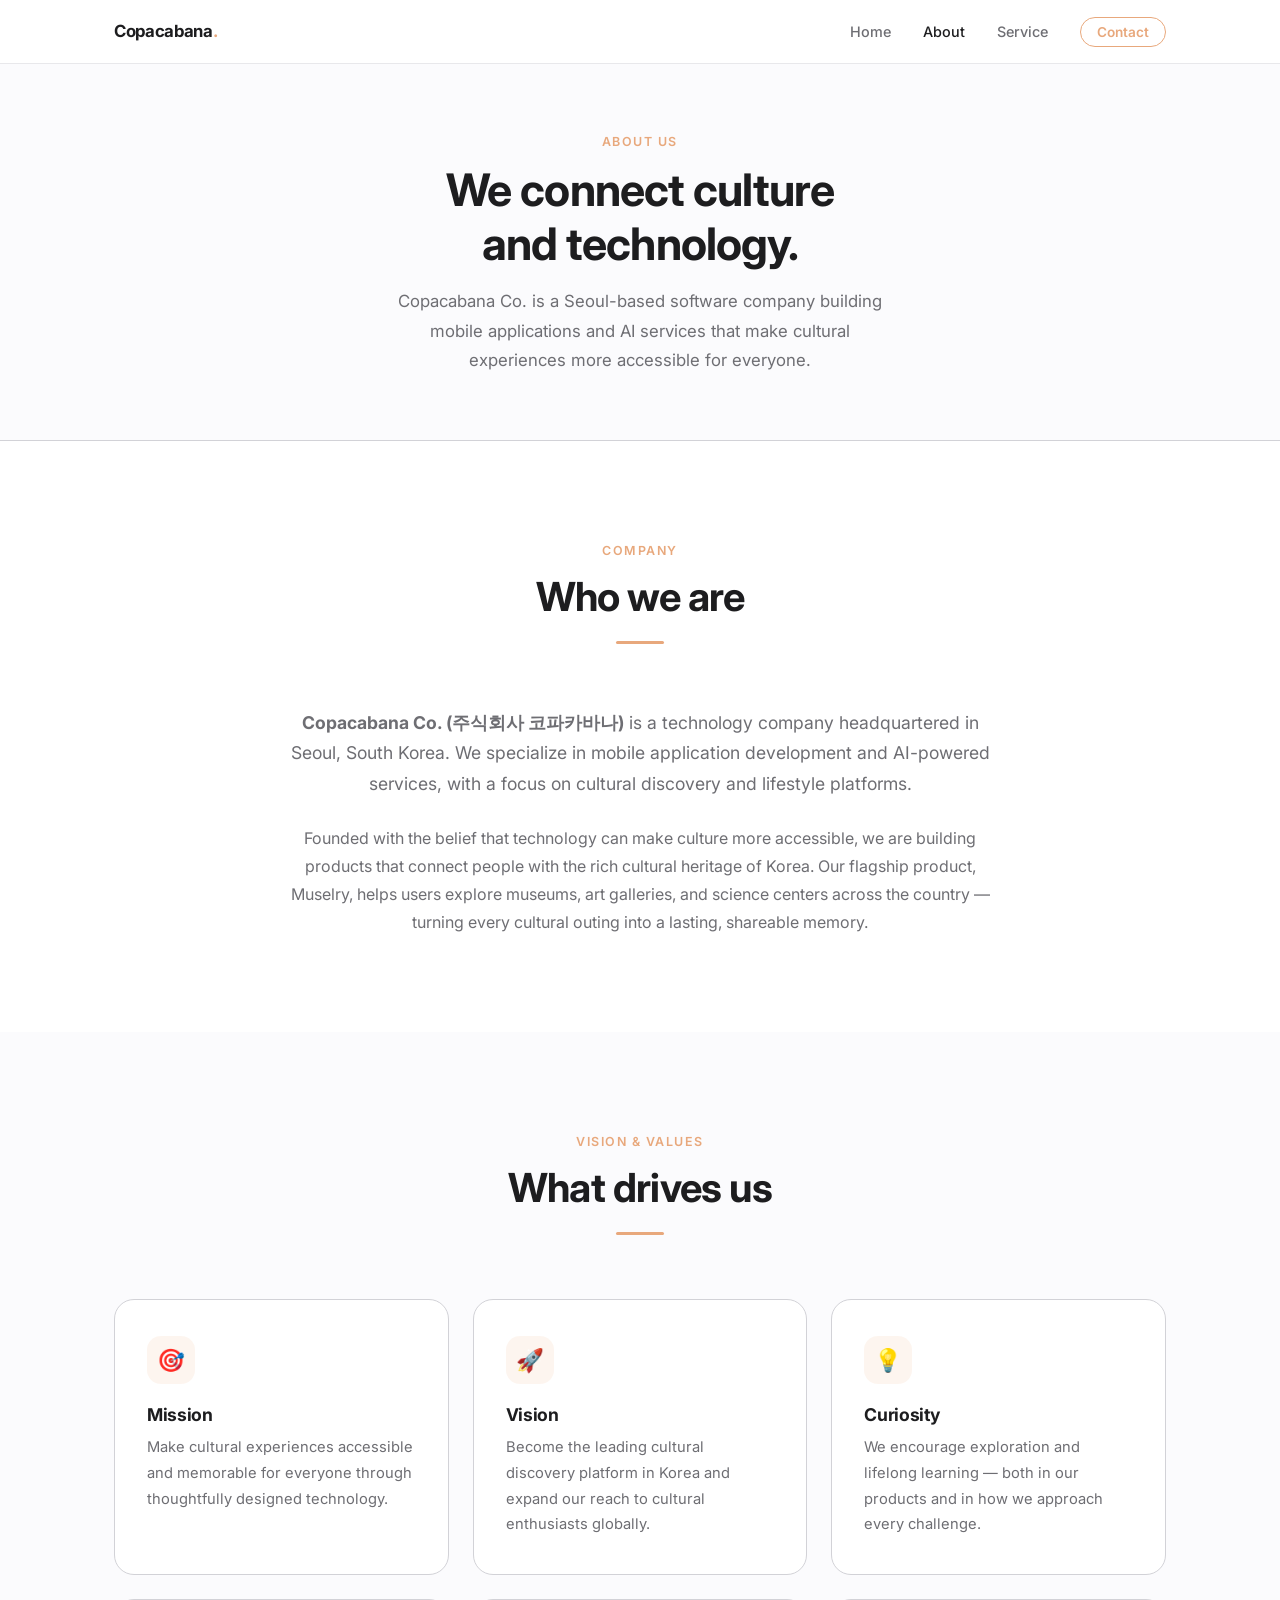
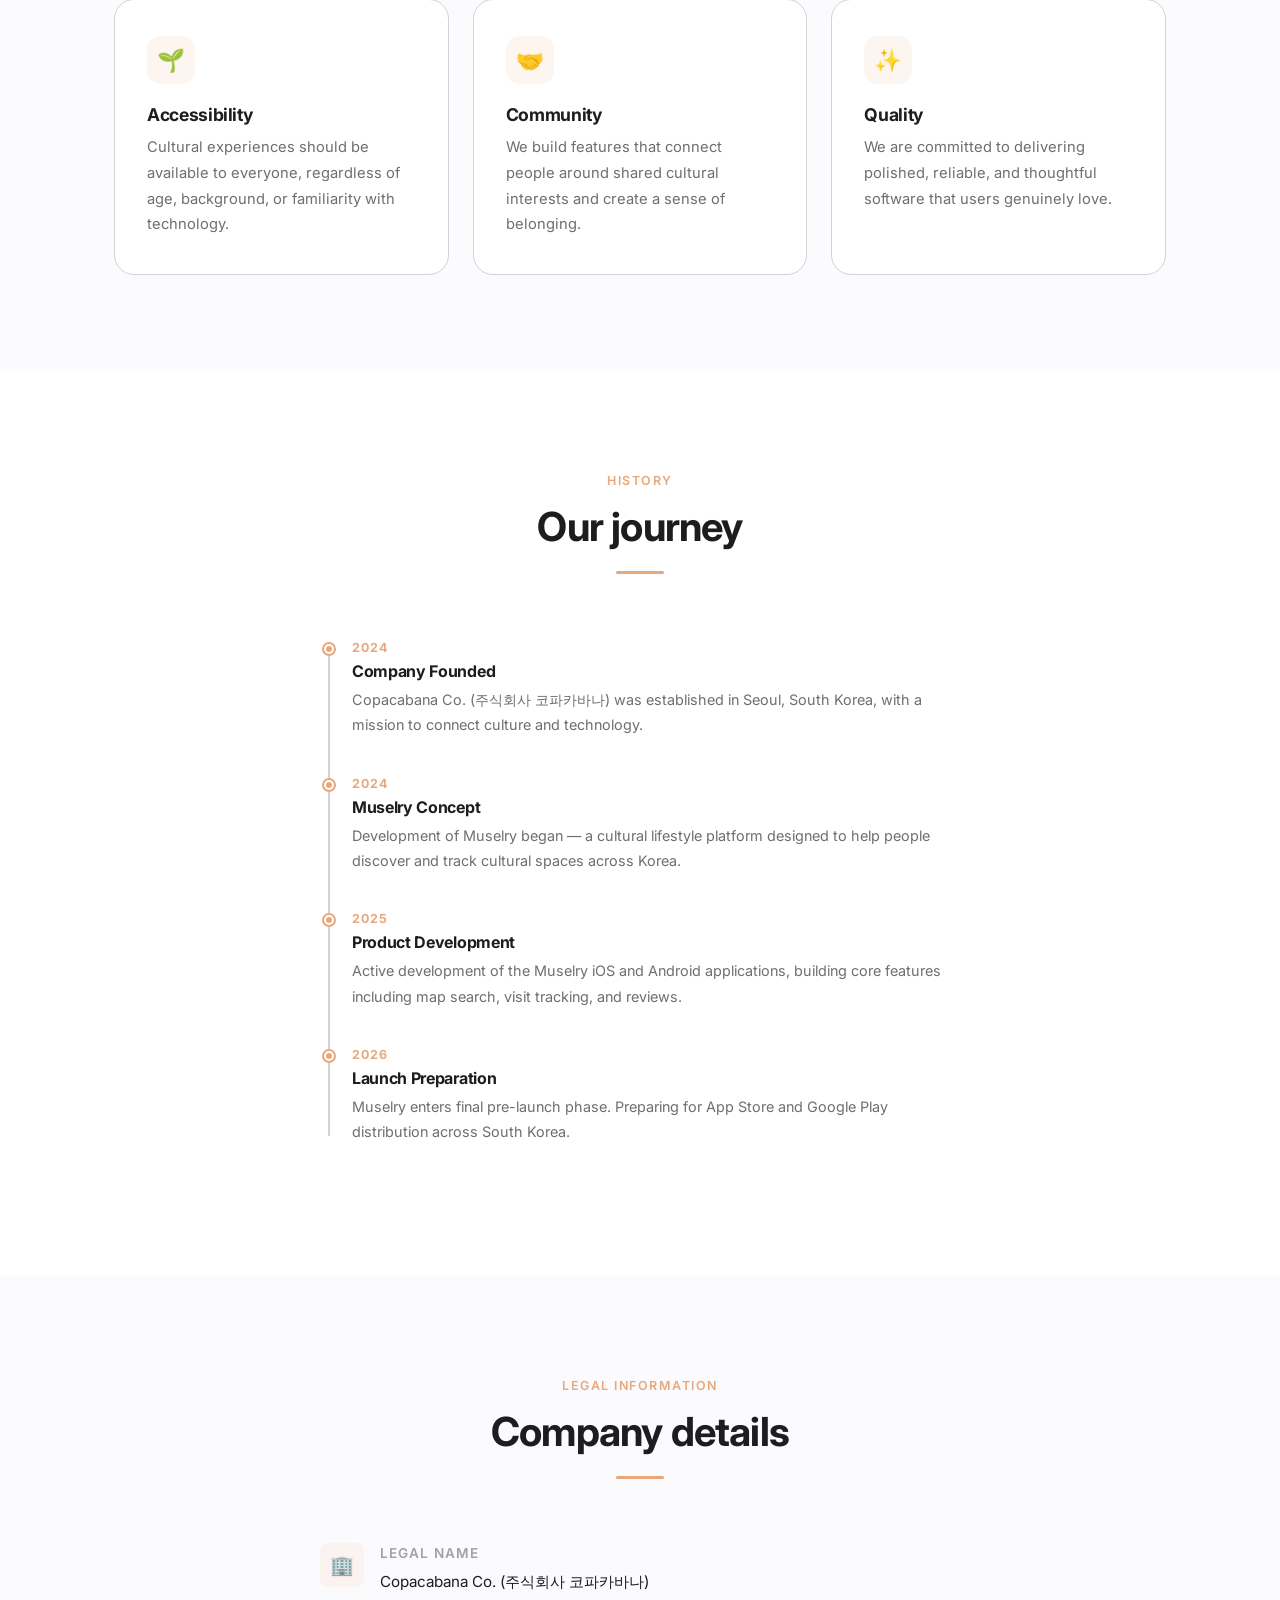
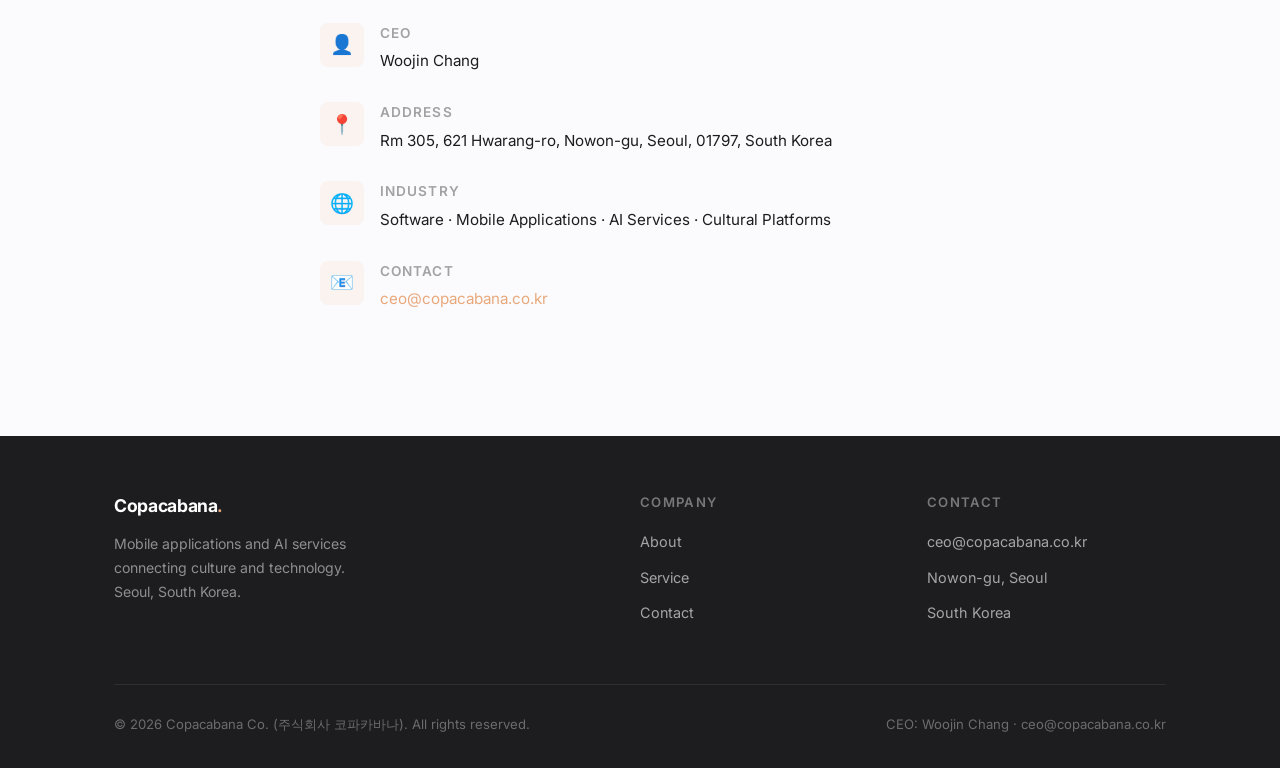
==== about.html @ 8cc41af8 "feat: initial commit — Copacabana Co. official website - index.html: Home page with hero, services, " ====
<!DOCTYPE html>
<html lang="en">
<head>
  <meta charset="UTF-8" />
  <meta name="viewport" content="width=device-width, initial-scale=1.0" />
  <title>About — Copacabana Co.</title>
  <meta name="description" content="Learn about Copacabana Co., a Seoul-based mobile app and AI services company building cultural technology platforms." />

  <!-- Open Graph -->
  <meta property="og:type"        content="website" />
  <meta property="og:url"         content="https://copacabana.co.kr/about.html" />
  <meta property="og:title"       content="About — Copacabana Co." />
  <meta property="og:description" content="Learn about Copacabana Co., a Seoul-based mobile app and AI services company." />
  <meta property="og:image"       content="https://copacabana.co.kr/assets/images/og-image.png" />

  <!-- Favicon -->
  <link rel="icon" type="image/svg+xml" href="assets/images/favicon.svg" />

  <!-- Fonts -->
  <link rel="preconnect" href="https://fonts.googleapis.com" />
  <link rel="preconnect" href="https://fonts.gstatic.com" crossorigin />
  <link href="https://fonts.googleapis.com/css2?family=Inter:wght@400;500;600;700&display=swap" rel="stylesheet" />

  <!-- Stylesheet -->
  <link rel="stylesheet" href="assets/css/style.css" />
</head>
<body>

  <!-- ===== Navigation ===== -->
  <nav class="nav" role="navigation" aria-label="Main navigation">
    <div class="nav-inner">
      <a href="index.html" class="nav-logo">Copacabana<span>.</span></a>
      <ul class="nav-links" role="list">
        <li><a href="index.html">Home</a></li>
        <li><a href="about.html" class="active">About</a></li>
        <li><a href="service.html">Service</a></li>
        <li><a href="contact.html" class="nav-cta">Contact</a></li>
      </ul>
      <button class="nav-toggle" aria-label="Toggle menu" aria-expanded="false">
        <span></span><span></span><span></span>
      </button>
    </div>
  </nav>

  <!-- ===== Page Hero ===== -->
  <div class="page-hero">
    <div class="container">
      <span class="section-eyebrow">About Us</span>
      <h1>We connect culture<br>and technology.</h1>
      <p>Copacabana Co. is a Seoul-based software company building mobile applications and AI services that make cultural experiences more accessible for everyone.</p>
    </div>
  </div>

  <!-- ===== Company Overview ===== -->
  <section>
    <div class="container">
      <div class="section-header">
        <span class="section-eyebrow">Company</span>
        <h2>Who we are</h2>
        <div class="divider"></div>
      </div>
      <div style="max-width: 720px; margin: 0 auto; text-align: center;">
        <p style="font-size: 1.1rem; margin-bottom: 24px;">
          <strong>Copacabana Co. (주식회사 코파카바나)</strong> is a technology company headquartered in Seoul, South Korea. We specialize in mobile application development and AI-powered services, with a focus on cultural discovery and lifestyle platforms.
        </p>
        <p>
          Founded with the belief that technology can make culture more accessible, we are building products that connect people with the rich cultural heritage of Korea. Our flagship product, Muselry, helps users explore museums, art galleries, and science centers across the country — turning every cultural outing into a lasting, shareable memory.
        </p>
      </div>
    </div>
  </section>

  <!-- ===== Vision & Values ===== -->
  <section class="alt-bg">
    <div class="container">
      <div class="section-header">
        <span class="section-eyebrow">Vision &amp; Values</span>
        <h2>What drives us</h2>
        <div class="divider"></div>
      </div>
      <div class="card-grid">
        <div class="card">
          <div class="card-icon">🎯</div>
          <h3>Mission</h3>
          <p>Make cultural experiences accessible and memorable for everyone through thoughtfully designed technology.</p>
        </div>
        <div class="card">
          <div class="card-icon">🚀</div>
          <h3>Vision</h3>
          <p>Become the leading cultural discovery platform in Korea and expand our reach to cultural enthusiasts globally.</p>
        </div>
        <div class="card">
          <div class="card-icon">💡</div>
          <h3>Curiosity</h3>
          <p>We encourage exploration and lifelong learning — both in our products and in how we approach every challenge.</p>
        </div>
        <div class="card">
          <div class="card-icon">🌱</div>
          <h3>Accessibility</h3>
          <p>Cultural experiences should be available to everyone, regardless of age, background, or familiarity with technology.</p>
        </div>
        <div class="card">
          <div class="card-icon">🤝</div>
          <h3>Community</h3>
          <p>We build features that connect people around shared cultural interests and create a sense of belonging.</p>
        </div>
        <div class="card">
          <div class="card-icon">✨</div>
          <h3>Quality</h3>
          <p>We are committed to delivering polished, reliable, and thoughtful software that users genuinely love.</p>
        </div>
      </div>
    </div>
  </section>

  <!-- ===== History ===== -->
  <section>
    <div class="container">
      <div class="section-header">
        <span class="section-eyebrow">History</span>
        <h2>Our journey</h2>
        <div class="divider"></div>
      </div>
      <div class="timeline">
        <div class="timeline-item">
          <div class="timeline-year">2024</div>
          <h4>Company Founded</h4>
          <p>Copacabana Co. (주식회사 코파카바나) was established in Seoul, South Korea, with a mission to connect culture and technology.</p>
        </div>
        <div class="timeline-item">
          <div class="timeline-year">2024</div>
          <h4>Muselry Concept</h4>
          <p>Development of Muselry began — a cultural lifestyle platform designed to help people discover and track cultural spaces across Korea.</p>
        </div>
        <div class="timeline-item">
          <div class="timeline-year">2025</div>
          <h4>Product Development</h4>
          <p>Active development of the Muselry iOS and Android applications, building core features including map search, visit tracking, and reviews.</p>
        </div>
        <div class="timeline-item">
          <div class="timeline-year">2026</div>
          <h4>Launch Preparation</h4>
          <p>Muselry enters final pre-launch phase. Preparing for App Store and Google Play distribution across South Korea.</p>
        </div>
      </div>
    </div>
  </section>

  <!-- ===== Company Info ===== -->
  <section class="alt-bg">
    <div class="container">
      <div class="section-header">
        <span class="section-eyebrow">Legal Information</span>
        <h2>Company details</h2>
        <div class="divider"></div>
      </div>
      <div style="max-width: 640px; margin: 0 auto;">
        <div class="contact-info-item">
          <div class="contact-info-icon">🏢</div>
          <div class="contact-info-text">
            <strong>Legal Name</strong>
            <span>Copacabana Co. (주식회사 코파카바나)</span>
          </div>
        </div>
        <div class="contact-info-item">
          <div class="contact-info-icon">👤</div>
          <div class="contact-info-text">
            <strong>CEO</strong>
            <span>Woojin Chang</span>
          </div>
        </div>
        <div class="contact-info-item">
          <div class="contact-info-icon">📍</div>
          <div class="contact-info-text">
            <strong>Address</strong>
            <span>Rm 305, 621 Hwarang-ro, Nowon-gu, Seoul, 01797, South Korea</span>
          </div>
        </div>
        <div class="contact-info-item">
          <div class="contact-info-icon">🌐</div>
          <div class="contact-info-text">
            <strong>Industry</strong>
            <span>Software · Mobile Applications · AI Services · Cultural Platforms</span>
          </div>
        </div>
        <div class="contact-info-item">
          <div class="contact-info-icon">📧</div>
          <div class="contact-info-text">
            <strong>Contact</strong>
            <span><a href="mailto:ceo@copacabana.co.kr" style="color: var(--accent);">ceo@copacabana.co.kr</a></span>
          </div>
        </div>
      </div>
    </div>
  </section>

  <!-- ===== Footer ===== -->
  <footer class="footer">
    <div class="container">
      <div class="footer-inner">
        <div class="footer-brand">
          <a href="index.html" class="nav-logo">Copacabana<span style="color: var(--accent);">.</span></a>
          <p>Mobile applications and AI services<br>connecting culture and technology.<br>Seoul, South Korea.</p>
        </div>
        <div class="footer-col">
          <h5>Company</h5>
          <ul>
            <li><a href="about.html">About</a></li>
            <li><a href="service.html">Service</a></li>
            <li><a href="contact.html">Contact</a></li>
          </ul>
        </div>
        <div class="footer-col">
          <h5>Contact</h5>
          <ul>
            <li><a href="mailto:ceo@copacabana.co.kr">ceo@copacabana.co.kr</a></li>
            <li><span style="font-size:0.9rem;">Nowon-gu, Seoul</span></li>
            <li><span style="font-size:0.9rem;">South Korea</span></li>
          </ul>
        </div>
      </div>
      <div class="footer-bottom">
        <p>© 2026 Copacabana Co. (주식회사 코파카바나). All rights reserved.</p>
        <p>CEO: Woojin Chang · <a href="mailto:ceo@copacabana.co.kr">ceo@copacabana.co.kr</a></p>
      </div>
    </div>
  </footer>

  <script src="assets/js/main.js"></script>
</body>
</html>
---- assets/css/style.css ----
/* ============================================================
   Copacabana Co. — Main Stylesheet
   Design: Apple-inspired, minimal, white base
   Accent: #E8A87C
   Font: Inter (Google Fonts, OFL license)
   ============================================================ */

/* ---------- Reset & Base ---------- */
*, *::before, *::after {
  box-sizing: border-box;
  margin: 0;
  padding: 0;
}

:root {
  --accent:       #E8A87C;
  --accent-dark:  #d4905f;
  --text-primary: #1d1d1f;
  --text-secondary: #6e6e73;
  --text-tertiary: #a1a1a6;
  --bg-white:     #ffffff;
  --bg-light:     #f5f5f7;
  --bg-section:   #fbfbfd;
  --border:       #d2d2d7;
  --radius-sm:    8px;
  --radius-md:    14px;
  --radius-lg:    20px;
  --shadow-sm:    0 2px 8px rgba(0,0,0,0.06);
  --shadow-md:    0 8px 32px rgba(0,0,0,0.10);
  --max-width:    1100px;
  --nav-height:   64px;
  --transition:   0.25s cubic-bezier(0.4, 0, 0.2, 1);
}

html {
  scroll-behavior: smooth;
  -webkit-text-size-adjust: 100%;
}

body {
  font-family: 'Inter', -apple-system, BlinkMacSystemFont, 'Segoe UI', sans-serif;
  font-size: 16px;
  line-height: 1.6;
  color: var(--text-primary);
  background: var(--bg-white);
  -webkit-font-smoothing: antialiased;
}

a {
  color: inherit;
  text-decoration: none;
}

img {
  max-width: 100%;
  display: block;
}

ul, ol {
  list-style: none;
}

/* ---------- Typography ---------- */
h1, h2, h3, h4 {
  font-weight: 700;
  letter-spacing: -0.02em;
  line-height: 1.2;
}

h1 { font-size: clamp(2rem, 5vw, 3.5rem); }
h2 { font-size: clamp(1.6rem, 3.5vw, 2.5rem); }
h3 { font-size: clamp(1.2rem, 2.5vw, 1.6rem); }
h4 { font-size: 1.1rem; }

p {
  color: var(--text-secondary);
  line-height: 1.75;
}

/* ---------- Layout ---------- */
.container {
  width: 100%;
  max-width: var(--max-width);
  margin: 0 auto;
  padding: 0 24px;
}

section {
  padding: 96px 0;
}

section.alt-bg {
  background: var(--bg-section);
}

/* ---------- Navigation ---------- */
.nav {
  position: fixed;
  top: 0;
  left: 0;
  right: 0;
  height: var(--nav-height);
  background: rgba(255, 255, 255, 0.85);
  backdrop-filter: saturate(180%) blur(20px);
  -webkit-backdrop-filter: saturate(180%) blur(20px);
  border-bottom: 1px solid rgba(210, 210, 215, 0.5);
  z-index: 1000;
  transition: background var(--transition);
}

.nav-inner {
  display: flex;
  align-items: center;
  justify-content: space-between;
  height: 100%;
  max-width: var(--max-width);
  margin: 0 auto;
  padding: 0 24px;
}

.nav-logo {
  font-size: 1.05rem;
  font-weight: 700;
  letter-spacing: -0.02em;
  color: var(--text-primary);
}

.nav-logo span {
  color: var(--accent);
}

.nav-links {
  display: flex;
  align-items: center;
  gap: 32px;
}

.nav-links a {
  font-size: 0.9rem;
  font-weight: 500;
  color: var(--text-secondary);
  transition: color var(--transition);
}

.nav-links a:hover,
.nav-links a.active {
  color: var(--text-primary);
}

.nav-cta {
  font-size: 0.85rem !important;
  font-weight: 600 !important;
  color: var(--accent) !important;
  border: 1.5px solid var(--accent);
  padding: 6px 16px;
  border-radius: 20px;
  transition: background var(--transition), color var(--transition) !important;
}

.nav-cta:hover {
  background: var(--accent) !important;
  color: #fff !important;
}

/* Hamburger */
.nav-toggle {
  display: none;
  flex-direction: column;
  gap: 5px;
  cursor: pointer;
  background: none;
  border: none;
  padding: 4px;
}

.nav-toggle span {
  display: block;
  width: 22px;
  height: 2px;
  background: var(--text-primary);
  border-radius: 2px;
  transition: transform var(--transition), opacity var(--transition);
}

/* ---------- Hero ---------- */
.hero {
  padding: calc(var(--nav-height) + 80px) 0 96px;
  text-align: center;
  background: var(--bg-white);
}

.hero-eyebrow {
  display: inline-block;
  font-size: 0.8rem;
  font-weight: 600;
  letter-spacing: 0.1em;
  text-transform: uppercase;
  color: var(--accent);
  margin-bottom: 20px;
}

.hero h1 {
  margin-bottom: 24px;
  color: var(--text-primary);
}

.hero h1 em {
  font-style: normal;
  color: var(--accent);
}

.hero-desc {
  font-size: 1.15rem;
  max-width: 600px;
  margin: 0 auto 40px;
  color: var(--text-secondary);
}

.btn-group {
  display: flex;
  gap: 12px;
  justify-content: center;
  flex-wrap: wrap;
}

.btn {
  display: inline-flex;
  align-items: center;
  gap: 8px;
  padding: 14px 28px;
  border-radius: 980px;
  font-size: 0.95rem;
  font-weight: 600;
  cursor: pointer;
  transition: all var(--transition);
  border: none;
  text-decoration: none;
}

.btn-primary {
  background: var(--accent);
  color: #fff;
}

.btn-primary:hover {
  background: var(--accent-dark);
  transform: translateY(-1px);
  box-shadow: 0 6px 20px rgba(232, 168, 124, 0.4);
}

.btn-secondary {
  background: transparent;
  color: var(--text-primary);
  border: 1.5px solid var(--border);
}

.btn-secondary:hover {
  border-color: var(--text-secondary);
  transform: translateY(-1px);
}

/* ---------- Section Header ---------- */
.section-header {
  text-align: center;
  margin-bottom: 64px;
}

.section-eyebrow {
  display: inline-block;
  font-size: 0.78rem;
  font-weight: 600;
  letter-spacing: 0.12em;
  text-transform: uppercase;
  color: var(--accent);
  margin-bottom: 12px;
}

.section-header h2 {
  margin-bottom: 16px;
}

.section-header p {
  max-width: 560px;
  margin: 0 auto;
  font-size: 1.05rem;
}

/* ---------- Cards ---------- */
.card-grid {
  display: grid;
  grid-template-columns: repeat(auto-fit, minmax(280px, 1fr));
  gap: 24px;
}

.card {
  background: var(--bg-white);
  border: 1px solid var(--border);
  border-radius: var(--radius-lg);
  padding: 36px 32px;
  transition: box-shadow var(--transition), transform var(--transition);
}

.card:hover {
  box-shadow: var(--shadow-md);
  transform: translateY(-4px);
}

.card-icon {
  width: 48px;
  height: 48px;
  border-radius: var(--radius-md);
  background: rgba(232, 168, 124, 0.12);
  display: flex;
  align-items: center;
  justify-content: center;
  margin-bottom: 20px;
  font-size: 1.4rem;
}

.card h3 {
  font-size: 1.1rem;
  margin-bottom: 10px;
}

.card p {
  font-size: 0.92rem;
}

/* ---------- Service Feature Block ---------- */
.feature-list {
  display: grid;
  grid-template-columns: repeat(auto-fit, minmax(240px, 1fr));
  gap: 20px;
  margin-top: 48px;
}

.feature-item {
  display: flex;
  gap: 16px;
  align-items: flex-start;
  padding: 24px;
  background: var(--bg-white);
  border: 1px solid var(--border);
  border-radius: var(--radius-md);
  transition: box-shadow var(--transition);
}

.feature-item:hover {
  box-shadow: var(--shadow-sm);
}

.feature-icon {
  font-size: 1.5rem;
  flex-shrink: 0;
  margin-top: 2px;
}

.feature-text h4 {
  font-size: 0.95rem;
  margin-bottom: 6px;
}

.feature-text p {
  font-size: 0.85rem;
  line-height: 1.6;
}

/* ---------- Muselry Hero Block ---------- */
.muselry-block {
  display: grid;
  grid-template-columns: 1fr 1fr;
  gap: 64px;
  align-items: center;
}

.muselry-badge {
  display: inline-flex;
  align-items: center;
  gap: 8px;
  background: rgba(232, 168, 124, 0.1);
  color: var(--accent-dark);
  font-size: 0.8rem;
  font-weight: 600;
  letter-spacing: 0.06em;
  text-transform: uppercase;
  padding: 6px 14px;
  border-radius: 20px;
  margin-bottom: 20px;
}

.muselry-title {
  font-size: clamp(1.8rem, 3vw, 2.8rem);
  margin-bottom: 8px;
}

.muselry-subtitle {
  font-size: 1rem;
  color: var(--accent);
  font-weight: 600;
  margin-bottom: 20px;
}

.muselry-desc {
  font-size: 1rem;
  margin-bottom: 32px;
}

.muselry-visual {
  background: linear-gradient(135deg, #fdf0e8 0%, #fce8d4 100%);
  border-radius: var(--radius-lg);
  aspect-ratio: 4/5;
  display: flex;
  align-items: center;
  justify-content: center;
  font-size: 5rem;
  box-shadow: var(--shadow-md);
}

/* ---------- Stats ---------- */
.stats-grid {
  display: grid;
  grid-template-columns: repeat(auto-fit, minmax(180px, 1fr));
  gap: 2px;
  background: var(--border);
  border: 1px solid var(--border);
  border-radius: var(--radius-lg);
  overflow: hidden;
}

.stat-item {
  background: var(--bg-white);
  padding: 40px 32px;
  text-align: center;
}

.stat-number {
  font-size: 2.4rem;
  font-weight: 700;
  color: var(--accent);
  letter-spacing: -0.03em;
  display: block;
}

.stat-label {
  font-size: 0.85rem;
  color: var(--text-secondary);
  margin-top: 4px;
}

/* ---------- Contact ---------- */
.contact-grid {
  display: grid;
  grid-template-columns: 1fr 1fr;
  gap: 64px;
  align-items: start;
}

.contact-info-item {
  display: flex;
  gap: 16px;
  margin-bottom: 28px;
}

.contact-info-icon {
  width: 44px;
  height: 44px;
  border-radius: var(--radius-sm);
  background: rgba(232, 168, 124, 0.1);
  display: flex;
  align-items: center;
  justify-content: center;
  font-size: 1.2rem;
  flex-shrink: 0;
}

.contact-info-text strong {
  display: block;
  font-size: 0.85rem;
  font-weight: 600;
  color: var(--text-tertiary);
  text-transform: uppercase;
  letter-spacing: 0.08em;
  margin-bottom: 4px;
}

.contact-info-text span {
  font-size: 0.95rem;
  color: var(--text-primary);
}

.contact-form {
  background: var(--bg-light);
  border-radius: var(--radius-lg);
  padding: 40px;
}

.contact-form h3 {
  font-size: 1.2rem;
  margin-bottom: 24px;
}

.form-group {
  margin-bottom: 16px;
}

.form-group label {
  display: block;
  font-size: 0.85rem;
  font-weight: 500;
  color: var(--text-secondary);
  margin-bottom: 6px;
}

.form-group input,
.form-group textarea {
  width: 100%;
  padding: 12px 16px;
  border: 1px solid var(--border);
  border-radius: var(--radius-sm);
  font-family: inherit;
  font-size: 0.95rem;
  color: var(--text-primary);
  background: var(--bg-white);
  transition: border-color var(--transition), box-shadow var(--transition);
  outline: none;
}

.form-group input:focus,
.form-group textarea:focus {
  border-color: var(--accent);
  box-shadow: 0 0 0 3px rgba(232, 168, 124, 0.15);
}

.form-group textarea {
  resize: vertical;
  min-height: 120px;
}

/* ---------- Page Hero (inner pages) ---------- */
.page-hero {
  padding: calc(var(--nav-height) + 64px) 0 64px;
  background: var(--bg-section);
  text-align: center;
  border-bottom: 1px solid var(--border);
}

.page-hero h1 {
  font-size: clamp(1.8rem, 4vw, 2.8rem);
  margin-bottom: 16px;
}

.page-hero p {
  font-size: 1.05rem;
  max-width: 520px;
  margin: 0 auto;
}

/* ---------- Timeline ---------- */
.timeline {
  position: relative;
  padding-left: 32px;
  max-width: 640px;
  margin: 0 auto;
}

.timeline::before {
  content: '';
  position: absolute;
  left: 8px;
  top: 8px;
  bottom: 8px;
  width: 2px;
  background: var(--border);
}

.timeline-item {
  position: relative;
  margin-bottom: 36px;
}

.timeline-item::before {
  content: '';
  position: absolute;
  left: -28px;
  top: 6px;
  width: 10px;
  height: 10px;
  border-radius: 50%;
  background: var(--accent);
  border: 2px solid var(--bg-white);
  box-shadow: 0 0 0 2px var(--accent);
}

.timeline-year {
  font-size: 0.78rem;
  font-weight: 700;
  letter-spacing: 0.08em;
  color: var(--accent);
  text-transform: uppercase;
  margin-bottom: 4px;
}

.timeline-item h4 {
  font-size: 1rem;
  margin-bottom: 6px;
}

.timeline-item p {
  font-size: 0.9rem;
}

/* ---------- Footer ---------- */
.footer {
  background: var(--text-primary);
  color: rgba(255,255,255,0.6);
  padding: 56px 0 32px;
}

.footer-inner {
  display: grid;
  grid-template-columns: 2fr 1fr 1fr;
  gap: 48px;
  margin-bottom: 48px;
}

.footer-brand .nav-logo {
  color: #fff;
  font-size: 1.1rem;
  display: inline-block;
  margin-bottom: 12px;
}

.footer-brand p {
  font-size: 0.88rem;
  color: rgba(255,255,255,0.5);
  max-width: 280px;
  line-height: 1.7;
}

.footer-col h5 {
  font-size: 0.82rem;
  font-weight: 600;
  letter-spacing: 0.1em;
  text-transform: uppercase;
  color: rgba(255,255,255,0.4);
  margin-bottom: 16px;
}

.footer-col ul li {
  margin-bottom: 10px;
}

.footer-col ul li a {
  font-size: 0.9rem;
  color: rgba(255,255,255,0.6);
  transition: color var(--transition);
}

.footer-col ul li a:hover {
  color: #fff;
}

.footer-bottom {
  border-top: 1px solid rgba(255,255,255,0.08);
  padding-top: 28px;
  display: flex;
  align-items: center;
  justify-content: space-between;
  flex-wrap: wrap;
  gap: 12px;
}

.footer-bottom p {
  font-size: 0.82rem;
  color: rgba(255,255,255,0.35);
}

.footer-bottom a {
  color: rgba(255,255,255,0.35);
  transition: color var(--transition);
}

.footer-bottom a:hover {
  color: rgba(255,255,255,0.7);
}

/* ---------- Divider ---------- */
.divider {
  width: 48px;
  height: 3px;
  background: var(--accent);
  border-radius: 2px;
  margin: 20px auto 0;
}

/* ---------- Responsive ---------- */
@media (max-width: 900px) {
  .muselry-block,
  .contact-grid {
    grid-template-columns: 1fr;
    gap: 40px;
  }

  .muselry-visual {
    aspect-ratio: 16/9;
    font-size: 4rem;
  }

  .footer-inner {
    grid-template-columns: 1fr 1fr;
  }

  .footer-brand {
    grid-column: 1 / -1;
  }
}

@media (max-width: 640px) {
  section {
    padding: 64px 0;
  }

  .nav-links {
    display: none;
    position: fixed;
    top: var(--nav-height);
    left: 0;
    right: 0;
    background: rgba(255,255,255,0.97);
    backdrop-filter: blur(20px);
    flex-direction: column;
    gap: 0;
    padding: 16px 0 24px;
    border-bottom: 1px solid var(--border);
  }

  .nav-links.open {
    display: flex;
  }

  .nav-links a {
    padding: 14px 24px;
    font-size: 1rem;
    width: 100%;
  }

  .nav-cta {
    margin: 8px 24px 0;
    text-align: center;
    border-radius: var(--radius-sm) !important;
    padding: 12px 24px !important;
  }

  .nav-toggle {
    display: flex;
  }

  .footer-inner {
    grid-template-columns: 1fr;
    gap: 32px;
  }

  .stats-grid {
    grid-template-columns: 1fr 1fr;
  }

  .card-grid {
    grid-template-columns: 1fr;
  }
}
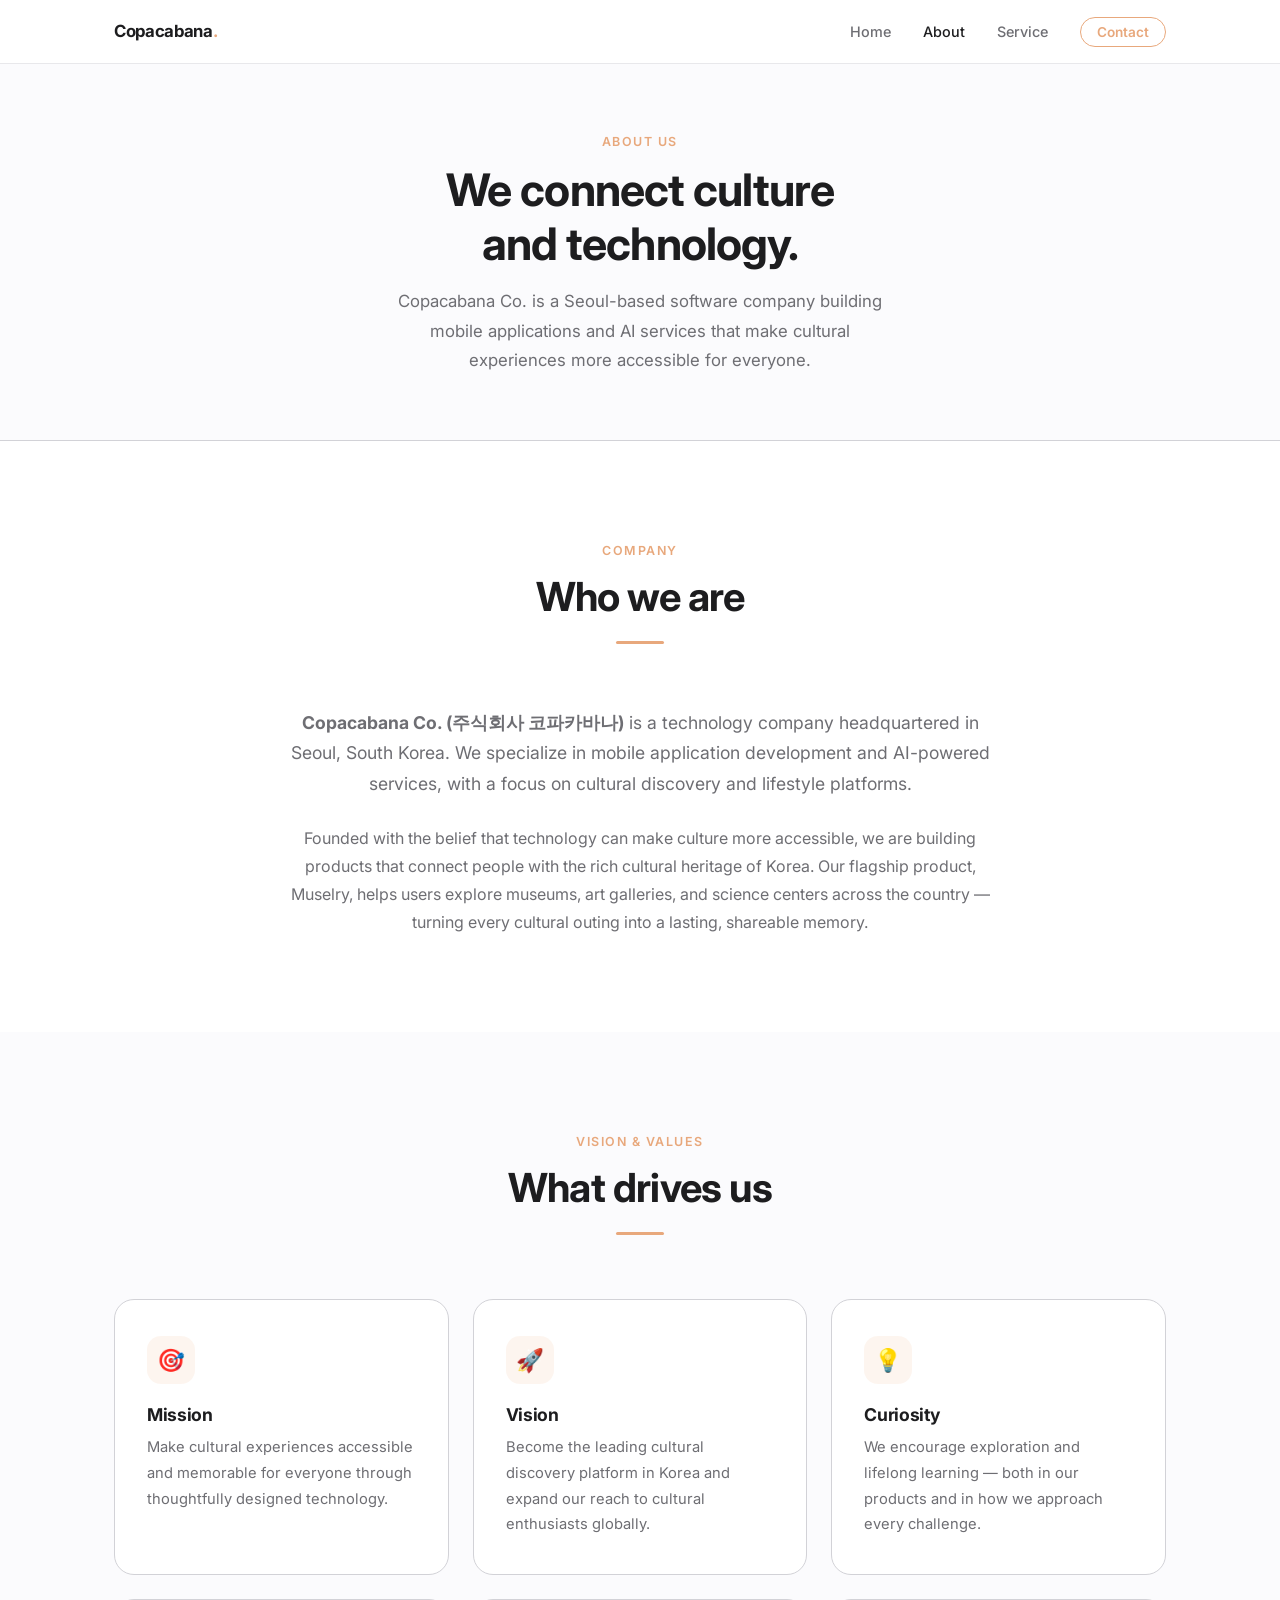
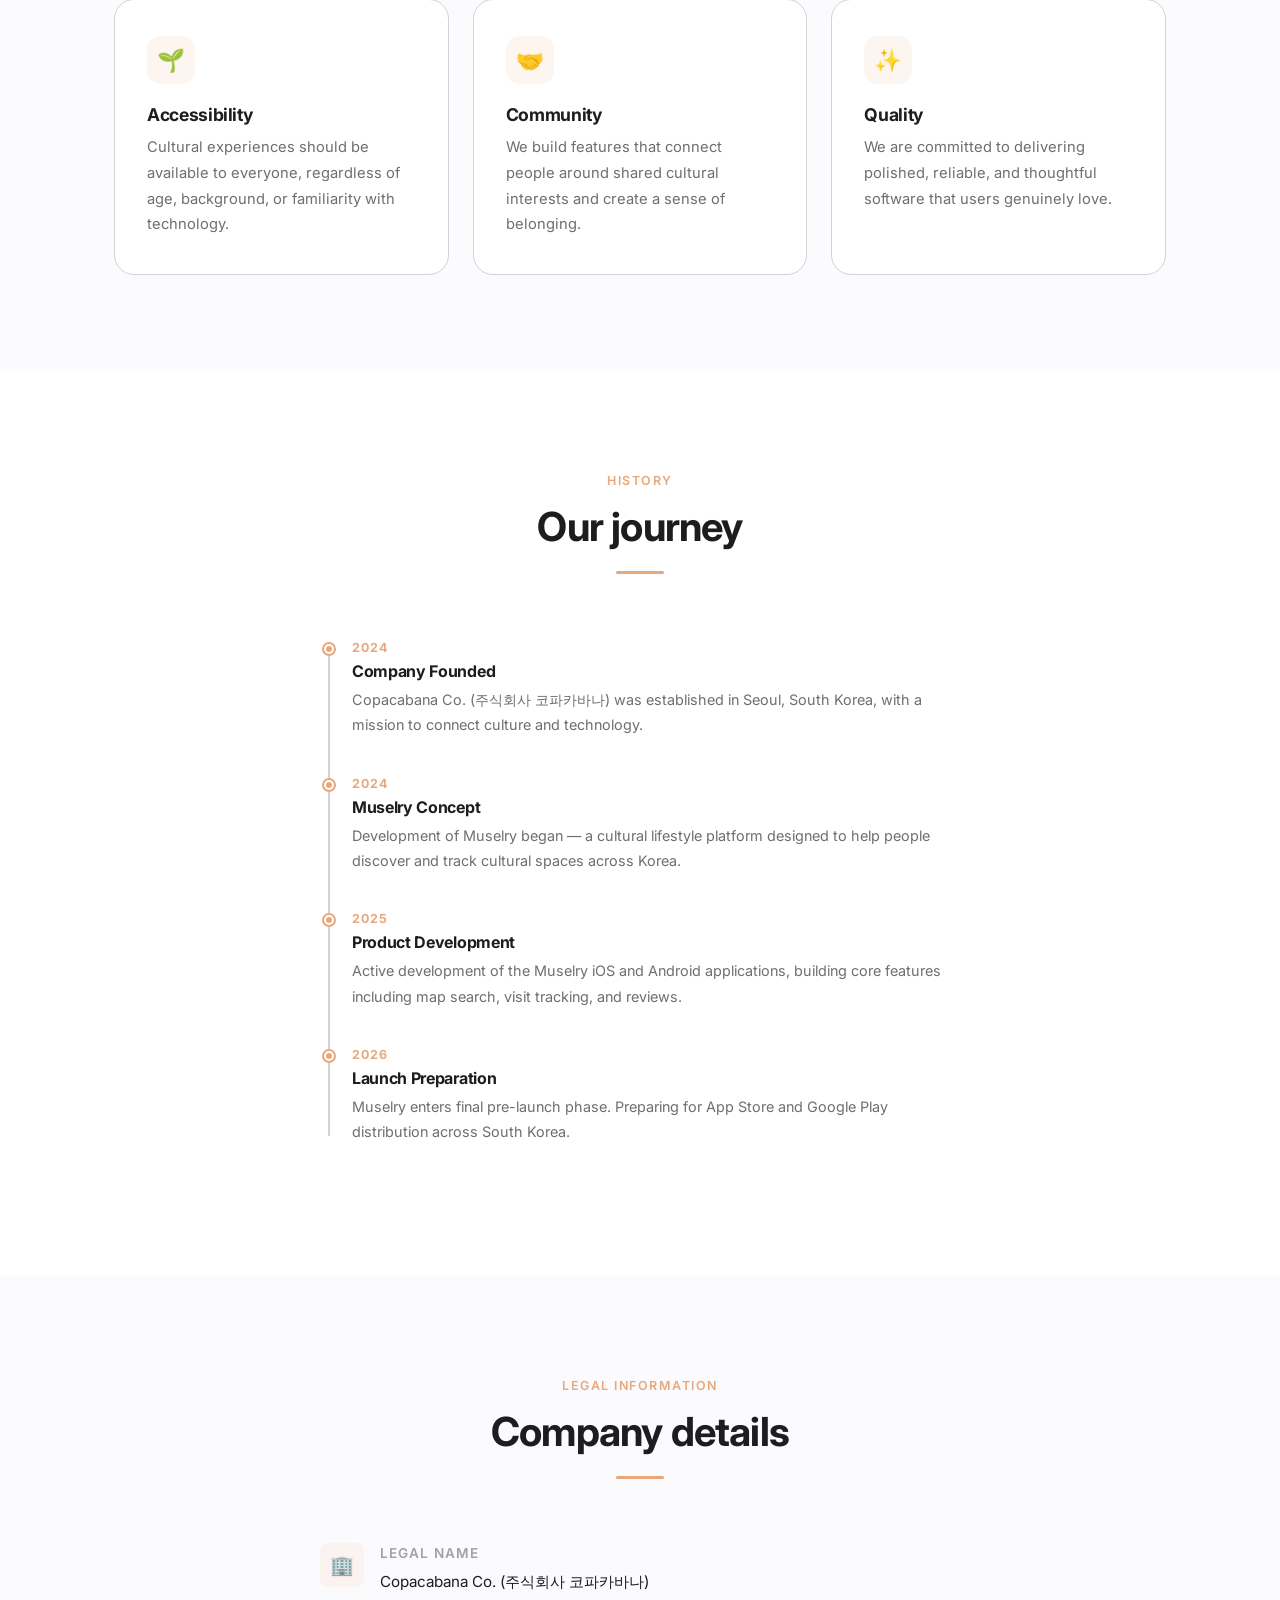
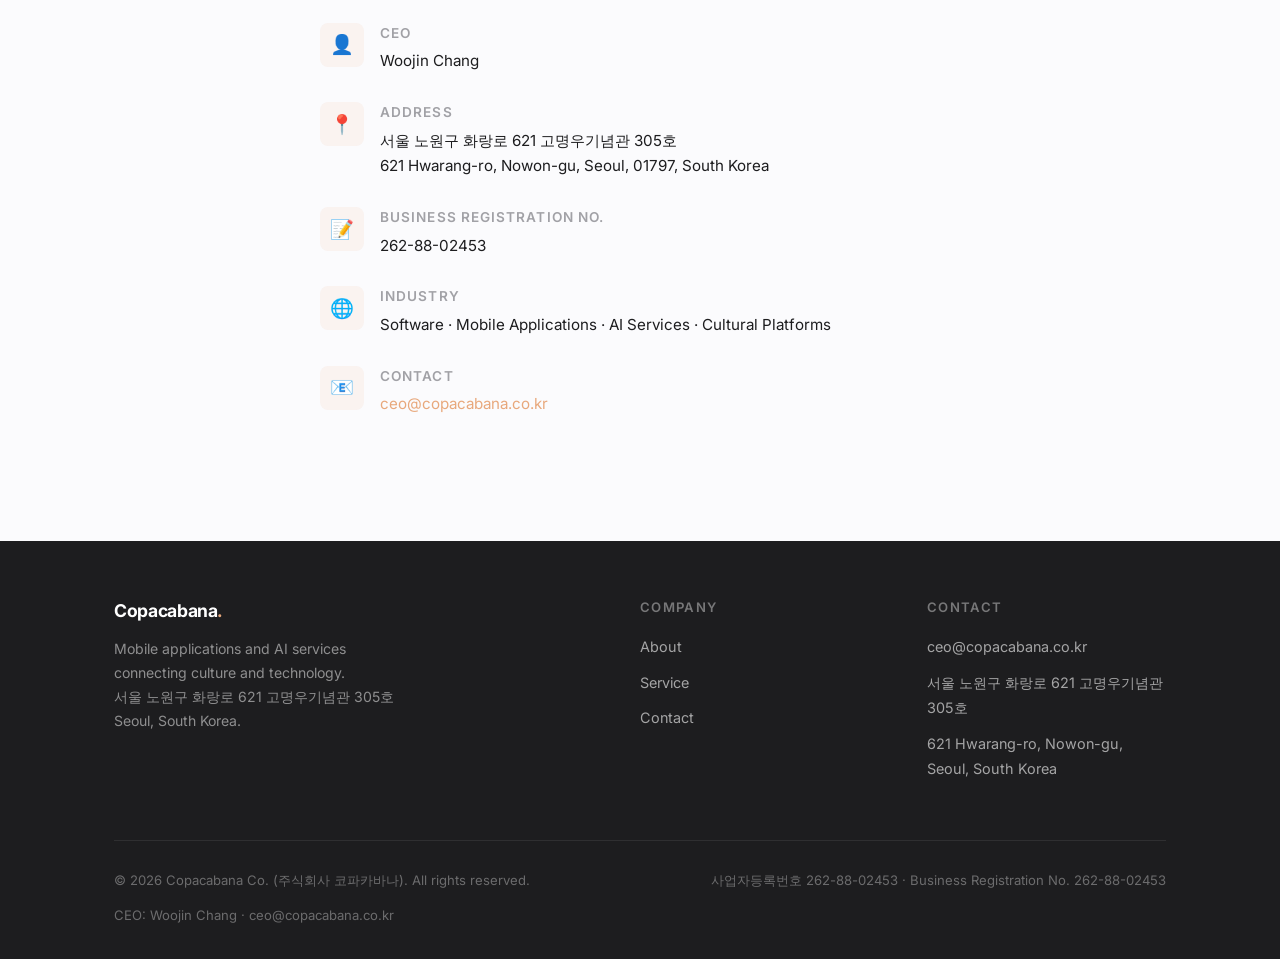
==== commit af8574e1: "feat: Add Google Play link and business registration number for Apple review - [A] index.html: Add '" ====
--- a/about.html
+++ b/about.html
@@ -173,7 +173,14 @@
           <div class="contact-info-icon">📍</div>
           <div class="contact-info-text">
             <strong>Address</strong>
-            <span>Rm 305, 621 Hwarang-ro, Nowon-gu, Seoul, 01797, South Korea</span>
+            <span>서울 노원구 화랑로 621 고명우기념관 305호<br>621 Hwarang-ro, Nowon-gu, Seoul, 01797, South Korea</span>
+          </div>
+        </div>
+        <div class="contact-info-item">
+          <div class="contact-info-icon">📝</div>
+          <div class="contact-info-text">
+            <strong>Business Registration No.</strong>
+            <span>262-88-02453</span>
           </div>
         </div>
         <div class="contact-info-item">
@@ -200,7 +207,7 @@
       <div class="footer-inner">
         <div class="footer-brand">
           <a href="index.html" class="nav-logo">Copacabana<span style="color: var(--accent);">.</span></a>
-          <p>Mobile applications and AI services<br>connecting culture and technology.<br>Seoul, South Korea.</p>
+          <p>Mobile applications and AI services<br>connecting culture and technology.<br>서울 노원구 화랑로 621 고명우기념관 305호<br>Seoul, South Korea.</p>
         </div>
         <div class="footer-col">
           <h5>Company</h5>
@@ -214,13 +221,14 @@
           <h5>Contact</h5>
           <ul>
             <li><a href="mailto:ceo@copacabana.co.kr">ceo@copacabana.co.kr</a></li>
-            <li><span style="font-size:0.9rem;">Nowon-gu, Seoul</span></li>
-            <li><span style="font-size:0.9rem;">South Korea</span></li>
+            <li><span style="font-size:0.9rem;">서울 노원구 화랑로 621 고명우기념관 305호</span></li>
+            <li><span style="font-size:0.9rem;">621 Hwarang-ro, Nowon-gu, Seoul, South Korea</span></li>
           </ul>
         </div>
       </div>
       <div class="footer-bottom">
         <p>© 2026 Copacabana Co. (주식회사 코파카바나). All rights reserved.</p>
+        <p>사업자등록번호 262-88-02453 · Business Registration No. 262-88-02453</p>
         <p>CEO: Woojin Chang · <a href="mailto:ceo@copacabana.co.kr">ceo@copacabana.co.kr</a></p>
       </div>
     </div>
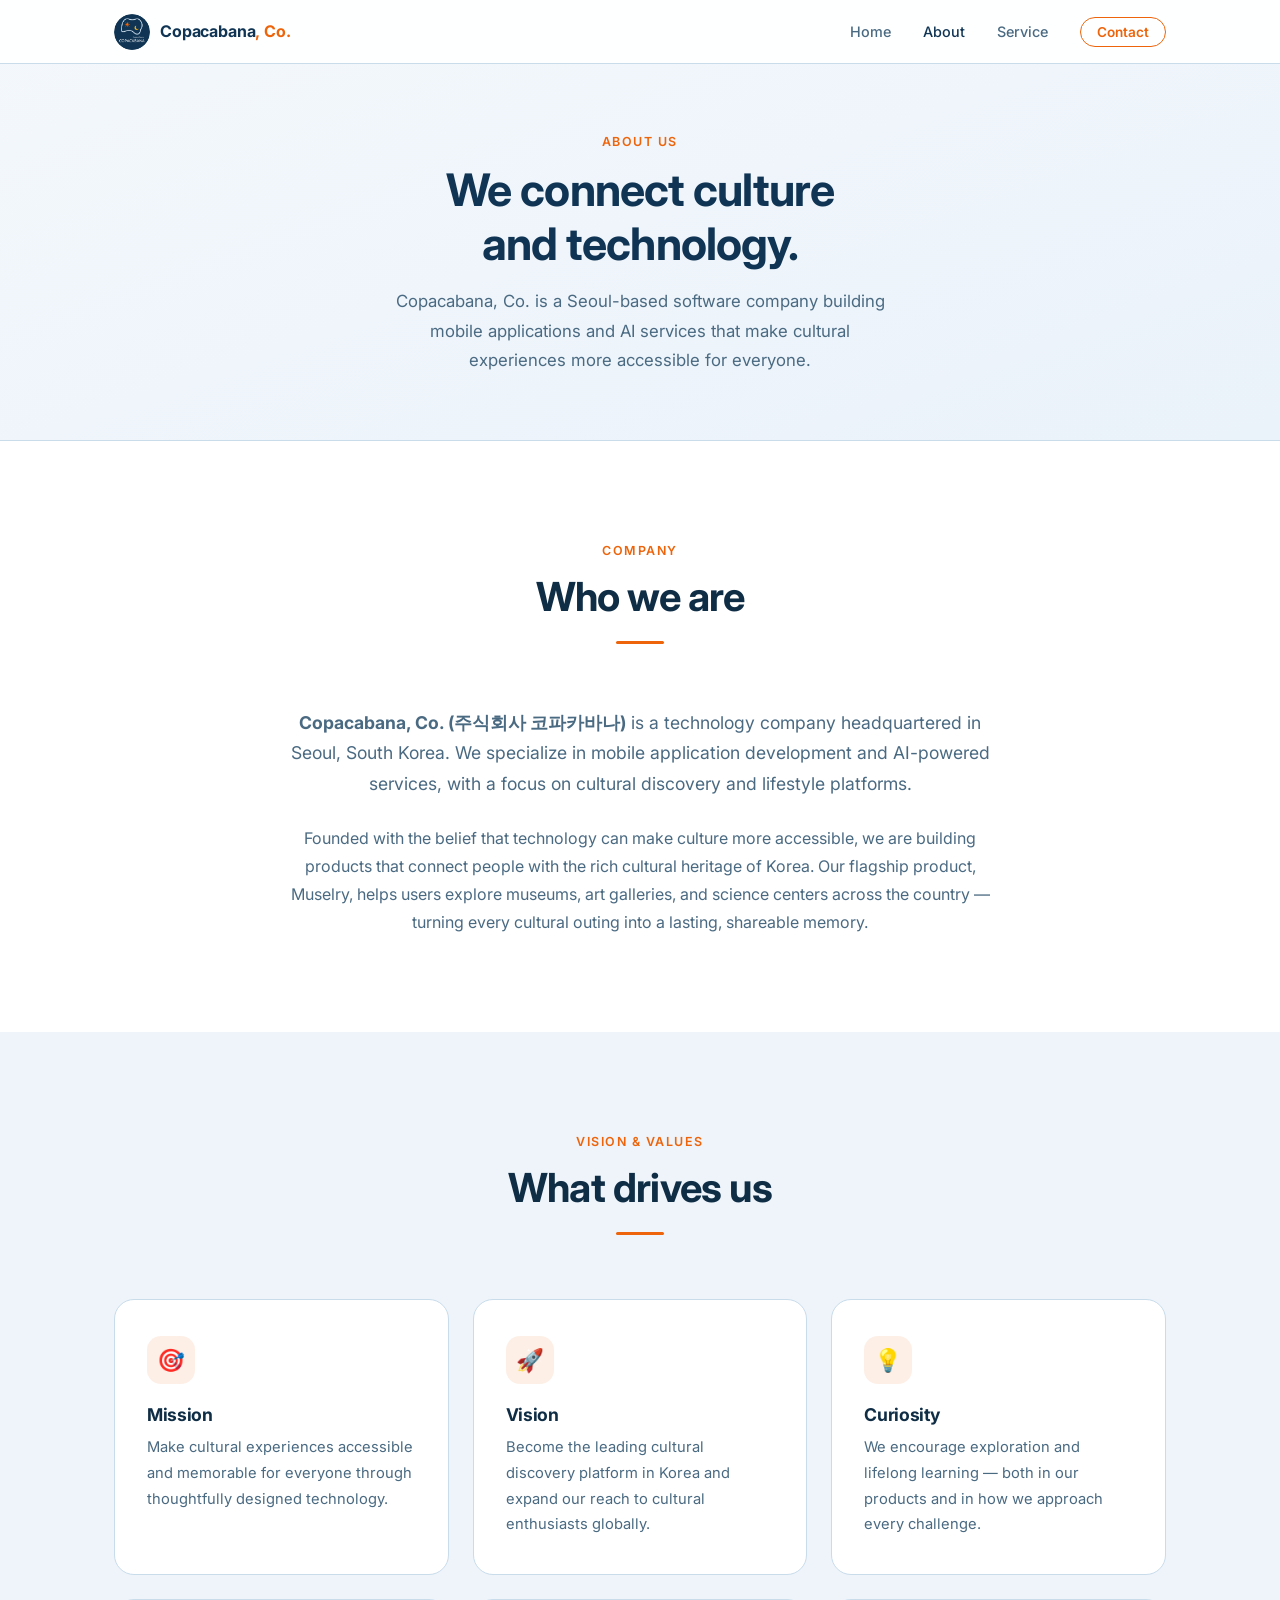
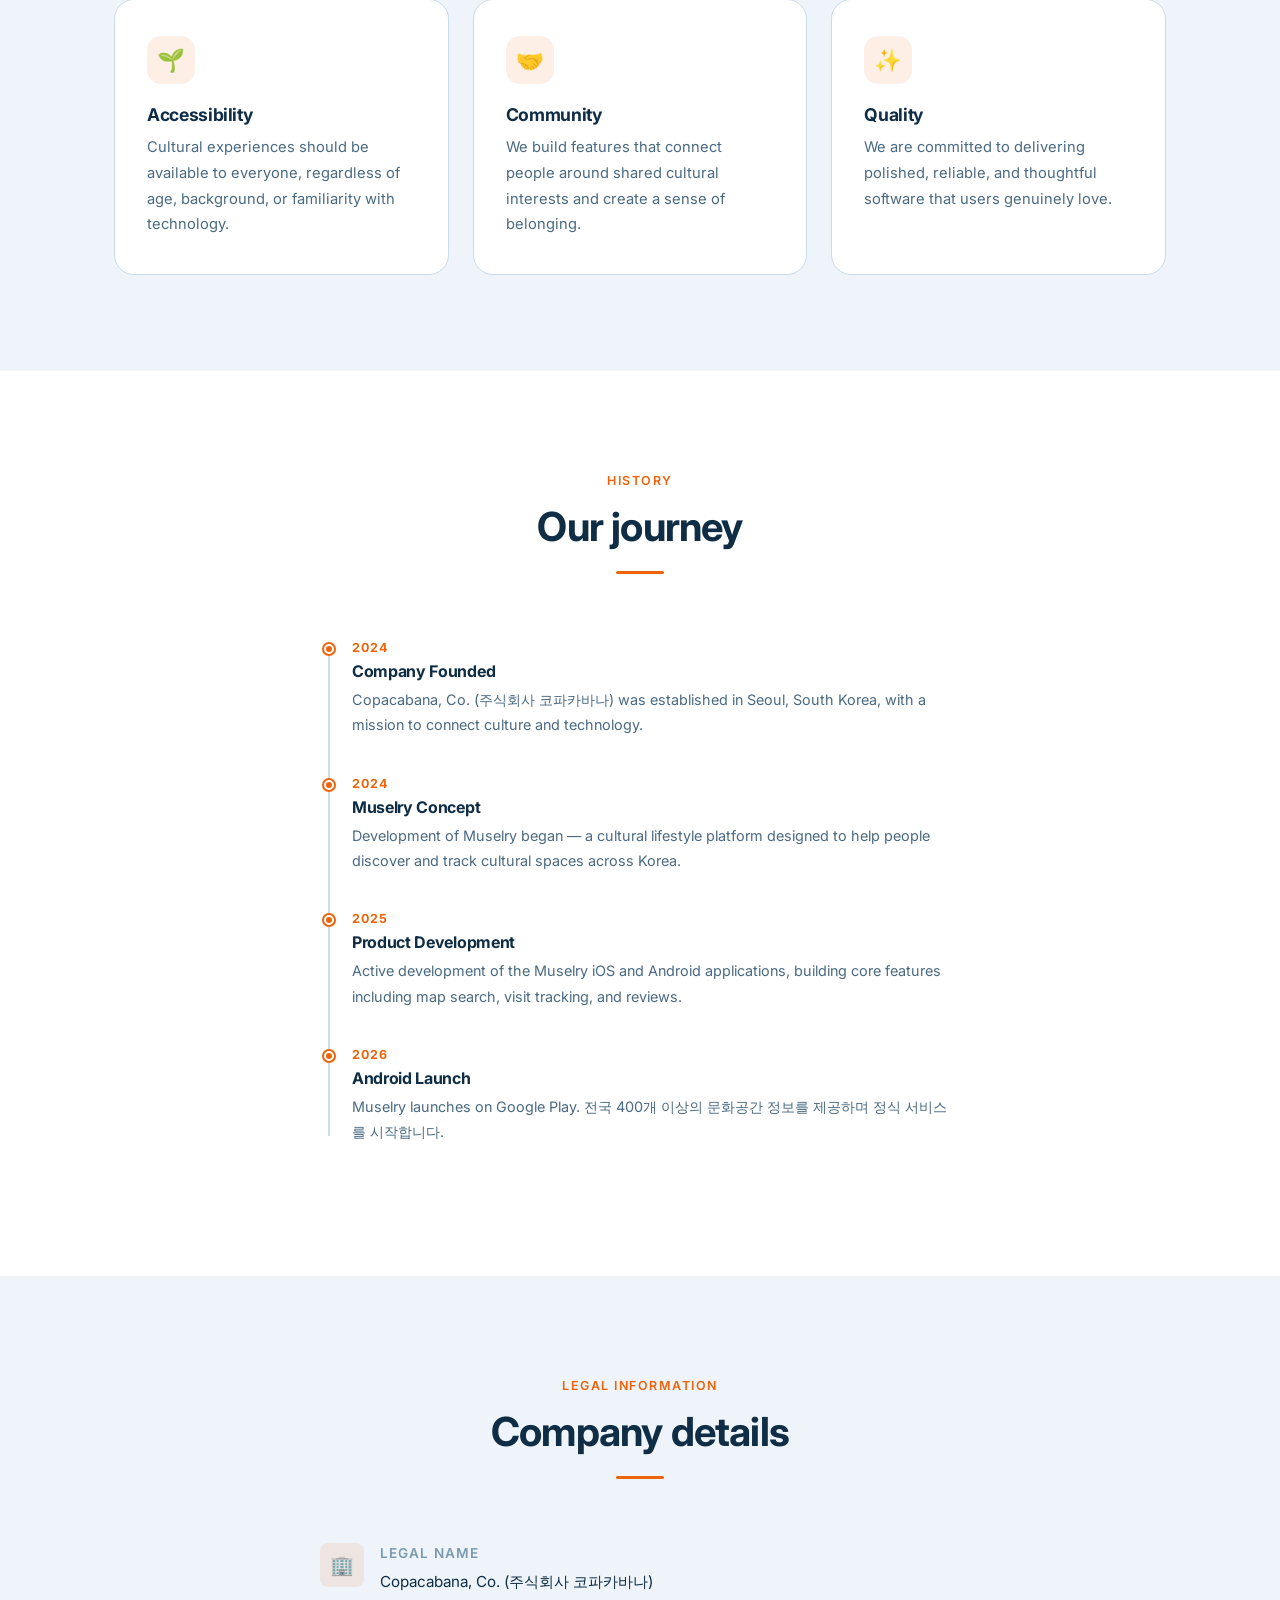
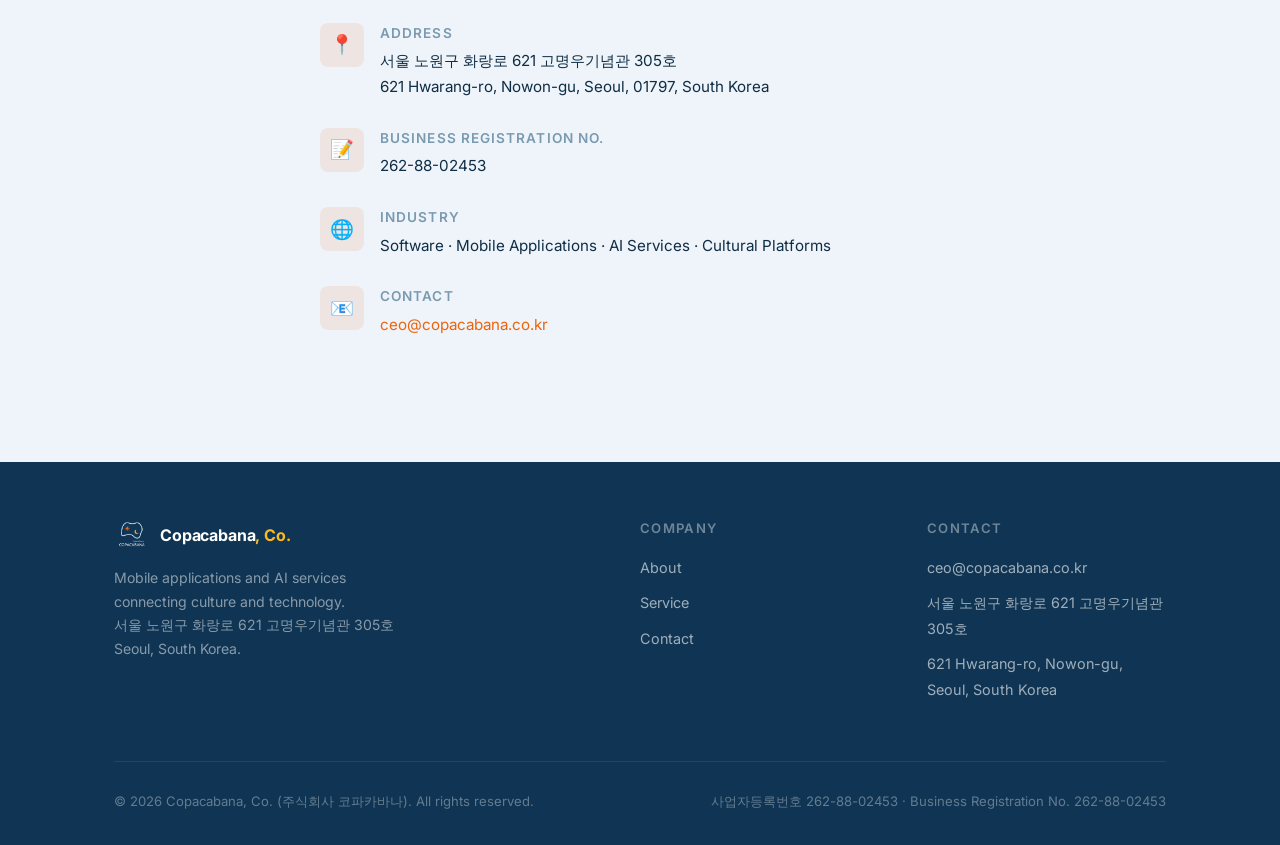
==== commit af9763bb: "feat: Apply brand logo, navy/orange/gold color palette, fix company name - assets/images/copacabana-" ====
--- a/about.html
+++ b/about.html
@@ -3,18 +3,18 @@
 <head>
   <meta charset="UTF-8" />
   <meta name="viewport" content="width=device-width, initial-scale=1.0" />
-  <title>About — Copacabana Co.</title>
-  <meta name="description" content="Learn about Copacabana Co., a Seoul-based mobile app and AI services company building cultural technology platforms." />
+  <title>About — Copacabana, Co.</title>
+  <meta name="description" content="Learn about Copacabana, Co., a Seoul-based mobile app and AI services company building cultural technology platforms." />
 
   <!-- Open Graph -->
   <meta property="og:type"        content="website" />
   <meta property="og:url"         content="https://copacabana.co.kr/about.html" />
-  <meta property="og:title"       content="About — Copacabana Co." />
-  <meta property="og:description" content="Learn about Copacabana Co., a Seoul-based mobile app and AI services company." />
-  <meta property="og:image"       content="https://copacabana.co.kr/assets/images/og-image.png" />
+  <meta property="og:title"       content="About — Copacabana, Co." />
+  <meta property="og:description" content="Learn about Copacabana, Co., a Seoul-based mobile app and AI services company." />
+  <meta property="og:image"       content="https://copacabana.co.kr/assets/images/copacabana-logo.png" />
 
   <!-- Favicon -->
-  <link rel="icon" type="image/svg+xml" href="assets/images/favicon.svg" />
+  <link rel="icon" type="image/png" href="assets/images/copacabana-logo.png" />
 
   <!-- Fonts -->
   <link rel="preconnect" href="https://fonts.googleapis.com" />
@@ -29,7 +29,10 @@
   <!-- ===== Navigation ===== -->
   <nav class="nav" role="navigation" aria-label="Main navigation">
     <div class="nav-inner">
-      <a href="index.html" class="nav-logo">Copacabana<span>.</span></a>
+      <a href="index.html" class="nav-logo">
+        <img src="assets/images/copacabana-logo.png" alt="Copacabana, Co. 로고" />
+        <span class="nav-logo-text">Copacabana<span>,&nbsp;Co.</span></span>
+      </a>
       <ul class="nav-links" role="list">
         <li><a href="index.html">Home</a></li>
         <li><a href="about.html" class="active">About</a></li>
@@ -47,7 +50,7 @@
     <div class="container">
       <span class="section-eyebrow">About Us</span>
       <h1>We connect culture<br>and technology.</h1>
-      <p>Copacabana Co. is a Seoul-based software company building mobile applications and AI services that make cultural experiences more accessible for everyone.</p>
+      <p>Copacabana, Co. is a Seoul-based software company building mobile applications and AI services that make cultural experiences more accessible for everyone.</p>
     </div>
   </div>
 
@@ -61,7 +64,7 @@
       </div>
       <div style="max-width: 720px; margin: 0 auto; text-align: center;">
         <p style="font-size: 1.1rem; margin-bottom: 24px;">
-          <strong>Copacabana Co. (주식회사 코파카바나)</strong> is a technology company headquartered in Seoul, South Korea. We specialize in mobile application development and AI-powered services, with a focus on cultural discovery and lifestyle platforms.
+          <strong>Copacabana, Co. (주식회사 코파카바나)</strong> is a technology company headquartered in Seoul, South Korea. We specialize in mobile application development and AI-powered services, with a focus on cultural discovery and lifestyle platforms.
         </p>
         <p>
           Founded with the belief that technology can make culture more accessible, we are building products that connect people with the rich cultural heritage of Korea. Our flagship product, Muselry, helps users explore museums, art galleries, and science centers across the country — turning every cultural outing into a lasting, shareable memory.
@@ -125,7 +128,7 @@
         <div class="timeline-item">
           <div class="timeline-year">2024</div>
           <h4>Company Founded</h4>
-          <p>Copacabana Co. (주식회사 코파카바나) was established in Seoul, South Korea, with a mission to connect culture and technology.</p>
+          <p>Copacabana, Co. (주식회사 코파카바나) was established in Seoul, South Korea, with a mission to connect culture and technology.</p>
         </div>
         <div class="timeline-item">
           <div class="timeline-year">2024</div>
@@ -139,8 +142,8 @@
         </div>
         <div class="timeline-item">
           <div class="timeline-year">2026</div>
-          <h4>Launch Preparation</h4>
-          <p>Muselry enters final pre-launch phase. Preparing for App Store and Google Play distribution across South Korea.</p>
+          <h4>Android Launch</h4>
+          <p>Muselry launches on Google Play. 전국 400개 이상의 문화공간 정보를 제공하며 정식 서비스를 시작합니다.</p>
         </div>
       </div>
     </div>
@@ -159,14 +162,7 @@
           <div class="contact-info-icon">🏢</div>
           <div class="contact-info-text">
             <strong>Legal Name</strong>
-            <span>Copacabana Co. (주식회사 코파카바나)</span>
-          </div>
-        </div>
-        <div class="contact-info-item">
-          <div class="contact-info-icon">👤</div>
-          <div class="contact-info-text">
-            <strong>CEO</strong>
-            <span>Woojin Chang</span>
+            <span>Copacabana, Co. (주식회사 코파카바나)</span>
           </div>
         </div>
         <div class="contact-info-item">
@@ -194,7 +190,7 @@
           <div class="contact-info-icon">📧</div>
           <div class="contact-info-text">
             <strong>Contact</strong>
-            <span><a href="mailto:ceo@copacabana.co.kr" style="color: var(--accent);">ceo@copacabana.co.kr</a></span>
+            <span><a href="mailto:ceo@copacabana.co.kr" style="color: var(--orange);">ceo@copacabana.co.kr</a></span>
           </div>
         </div>
       </div>
@@ -206,7 +202,10 @@
     <div class="container">
       <div class="footer-inner">
         <div class="footer-brand">
-          <a href="index.html" class="nav-logo">Copacabana<span style="color: var(--accent);">.</span></a>
+          <div class="footer-logo">
+            <img src="assets/images/copacabana-logo.png" alt="Copacabana, Co. 로고" />
+            <span class="footer-logo-text">Copacabana<span>,&nbsp;Co.</span></span>
+          </div>
           <p>Mobile applications and AI services<br>connecting culture and technology.<br>서울 노원구 화랑로 621 고명우기념관 305호<br>Seoul, South Korea.</p>
         </div>
         <div class="footer-col">
@@ -227,9 +226,8 @@
         </div>
       </div>
       <div class="footer-bottom">
-        <p>© 2026 Copacabana Co. (주식회사 코파카바나). All rights reserved.</p>
+        <p>© 2026 Copacabana, Co. (주식회사 코파카바나). All rights reserved.</p>
         <p>사업자등록번호 262-88-02453 · Business Registration No. 262-88-02453</p>
-        <p>CEO: Woojin Chang · <a href="mailto:ceo@copacabana.co.kr">ceo@copacabana.co.kr</a></p>
       </div>
     </div>
   </footer>
--- a/assets/css/style.css
+++ b/assets/css/style.css
@@ -1,7 +1,10 @@
 /* ============================================================
-   Copacabana Co. — Main Stylesheet
-   Design: Apple-inspired, minimal, white base
-   Accent: #E8A87C
+   Copacabana, Co. — Main Stylesheet
+   Brand palette extracted from official logo:
+     Navy   #103554  (primary background / dark text)
+     Orange #ED640B  (sun icon / primary accent)
+     Gold   #FDB91E  (moon icon / secondary accent)
+     Ice    #D2E4F3  (logo border / light tint)
    Font: Inter (Google Fonts, OFL license)
    ============================================================ */
 
@@ -13,20 +16,39 @@
 }
 
 :root {
-  --accent:       #E8A87C;
-  --accent-dark:  #d4905f;
-  --text-primary: #1d1d1f;
-  --text-secondary: #6e6e73;
-  --text-tertiary: #a1a1a6;
-  --bg-white:     #ffffff;
-  --bg-light:     #f5f5f7;
-  --bg-section:   #fbfbfd;
-  --border:       #d2d2d7;
+  /* Brand colors */
+  --navy:          #103554;
+  --navy-dark:     #0b2540;
+  --navy-mid:      #1a4a6e;
+  --orange:        #ED640B;
+  --orange-dark:   #c95208;
+  --gold:          #FDB91E;
+  --gold-dark:     #e0a010;
+  --ice:           #D2E4F3;
+
+  /* Semantic aliases */
+  --accent:        var(--orange);
+  --accent-dark:   var(--orange-dark);
+  --accent2:       var(--gold);
+
+  /* Text */
+  --text-primary:   #0f2d45;
+  --text-secondary: #4a6a82;
+  --text-tertiary:  #7a9ab0;
+
+  /* Backgrounds */
+  --bg-white:   #ffffff;
+  --bg-light:   #f4f8fc;
+  --bg-section: #eef4fa;
+  --bg-navy:    var(--navy);
+
+  /* UI */
+  --border:       #c8dcea;
   --radius-sm:    8px;
   --radius-md:    14px;
   --radius-lg:    20px;
-  --shadow-sm:    0 2px 8px rgba(0,0,0,0.06);
-  --shadow-md:    0 8px 32px rgba(0,0,0,0.10);
+  --shadow-sm:    0 2px 8px rgba(16, 53, 84, 0.08);
+  --shadow-md:    0 8px 32px rgba(16, 53, 84, 0.14);
   --max-width:    1100px;
   --nav-height:   64px;
   --transition:   0.25s cubic-bezier(0.4, 0, 0.2, 1);
@@ -46,19 +68,9 @@
   -webkit-font-smoothing: antialiased;
 }
 
-a {
-  color: inherit;
-  text-decoration: none;
-}
-
-img {
-  max-width: 100%;
-  display: block;
-}
-
-ul, ol {
-  list-style: none;
-}
+a { color: inherit; text-decoration: none; }
+img { max-width: 100%; display: block; }
+ul, ol { list-style: none; }
 
 /* ---------- Typography ---------- */
 h1, h2, h3, h4 {
@@ -66,16 +78,11 @@
   letter-spacing: -0.02em;
   line-height: 1.2;
 }
-
 h1 { font-size: clamp(2rem, 5vw, 3.5rem); }
 h2 { font-size: clamp(1.6rem, 3.5vw, 2.5rem); }
 h3 { font-size: clamp(1.2rem, 2.5vw, 1.6rem); }
 h4 { font-size: 1.1rem; }
-
-p {
-  color: var(--text-secondary);
-  line-height: 1.75;
-}
+p  { color: var(--text-secondary); line-height: 1.75; }
 
 /* ---------- Layout ---------- */
 .container {
@@ -84,28 +91,19 @@
   margin: 0 auto;
   padding: 0 24px;
 }
-
-section {
-  padding: 96px 0;
-}
-
-section.alt-bg {
-  background: var(--bg-section);
-}
+section { padding: 96px 0; }
+section.alt-bg { background: var(--bg-section); }
 
 /* ---------- Navigation ---------- */
 .nav {
   position: fixed;
-  top: 0;
-  left: 0;
-  right: 0;
+  top: 0; left: 0; right: 0;
   height: var(--nav-height);
-  background: rgba(255, 255, 255, 0.85);
+  background: rgba(255, 255, 255, 0.92);
   backdrop-filter: saturate(180%) blur(20px);
   -webkit-backdrop-filter: saturate(180%) blur(20px);
-  border-bottom: 1px solid rgba(210, 210, 215, 0.5);
+  border-bottom: 1px solid var(--border);
   z-index: 1000;
-  transition: background var(--transition);
 }
 
 .nav-inner {
@@ -118,15 +116,28 @@
   padding: 0 24px;
 }
 
+/* Logo: image + text */
 .nav-logo {
-  font-size: 1.05rem;
+  display: flex;
+  align-items: center;
+  gap: 10px;
+  font-size: 1rem;
   font-weight: 700;
-  letter-spacing: -0.02em;
-  color: var(--text-primary);
-}
-
-.nav-logo span {
-  color: var(--accent);
+  letter-spacing: -0.01em;
+  color: var(--navy);
+}
+.nav-logo img {
+  width: 36px;
+  height: 36px;
+  border-radius: 50%;
+  object-fit: cover;
+  flex-shrink: 0;
+}
+.nav-logo-text {
+  color: var(--navy);
+}
+.nav-logo-text span {
+  color: var(--orange);
 }
 
 .nav-links {
@@ -134,35 +145,29 @@
   align-items: center;
   gap: 32px;
 }
-
 .nav-links a {
   font-size: 0.9rem;
   font-weight: 500;
   color: var(--text-secondary);
   transition: color var(--transition);
 }
-
 .nav-links a:hover,
-.nav-links a.active {
-  color: var(--text-primary);
-}
+.nav-links a.active { color: var(--navy); }
 
 .nav-cta {
   font-size: 0.85rem !important;
   font-weight: 600 !important;
-  color: var(--accent) !important;
-  border: 1.5px solid var(--accent);
+  color: var(--orange) !important;
+  border: 1.5px solid var(--orange);
   padding: 6px 16px;
   border-radius: 20px;
   transition: background var(--transition), color var(--transition) !important;
 }
-
 .nav-cta:hover {
-  background: var(--accent) !important;
+  background: var(--orange) !important;
   color: #fff !important;
 }
 
-/* Hamburger */
 .nav-toggle {
   display: none;
   flex-direction: column;
@@ -172,12 +177,10 @@
   border: none;
   padding: 4px;
 }
-
 .nav-toggle span {
   display: block;
-  width: 22px;
-  height: 2px;
-  background: var(--text-primary);
+  width: 22px; height: 2px;
+  background: var(--navy);
   border-radius: 2px;
   transition: transform var(--transition), opacity var(--transition);
 }
@@ -186,29 +189,19 @@
 .hero {
   padding: calc(var(--nav-height) + 80px) 0 96px;
   text-align: center;
-  background: var(--bg-white);
-}
-
+  background: linear-gradient(160deg, #f4f8fc 0%, #eaf2fa 100%);
+}
 .hero-eyebrow {
   display: inline-block;
   font-size: 0.8rem;
   font-weight: 600;
   letter-spacing: 0.1em;
   text-transform: uppercase;
-  color: var(--accent);
+  color: var(--orange);
   margin-bottom: 20px;
 }
-
-.hero h1 {
-  margin-bottom: 24px;
-  color: var(--text-primary);
-}
-
-.hero h1 em {
-  font-style: normal;
-  color: var(--accent);
-}
-
+.hero h1 { margin-bottom: 24px; color: var(--navy); }
+.hero h1 em { font-style: normal; color: var(--orange); }
 .hero-desc {
   font-size: 1.15rem;
   max-width: 600px;
@@ -216,13 +209,13 @@
   color: var(--text-secondary);
 }
 
+/* ---------- Buttons ---------- */
 .btn-group {
   display: flex;
   gap: 12px;
   justify-content: center;
   flex-wrap: wrap;
 }
-
 .btn {
   display: inline-flex;
   align-items: center;
@@ -236,54 +229,38 @@
   border: none;
   text-decoration: none;
 }
-
 .btn-primary {
-  background: var(--accent);
+  background: var(--orange);
   color: #fff;
 }
-
 .btn-primary:hover {
-  background: var(--accent-dark);
+  background: var(--orange-dark);
   transform: translateY(-1px);
-  box-shadow: 0 6px 20px rgba(232, 168, 124, 0.4);
-}
-
+  box-shadow: 0 6px 20px rgba(237, 100, 11, 0.35);
+}
 .btn-secondary {
   background: transparent;
-  color: var(--text-primary);
+  color: var(--navy);
   border: 1.5px solid var(--border);
 }
-
 .btn-secondary:hover {
-  border-color: var(--text-secondary);
+  border-color: var(--navy);
   transform: translateY(-1px);
 }
 
 /* ---------- Section Header ---------- */
-.section-header {
-  text-align: center;
-  margin-bottom: 64px;
-}
-
+.section-header { text-align: center; margin-bottom: 64px; }
 .section-eyebrow {
   display: inline-block;
   font-size: 0.78rem;
   font-weight: 600;
   letter-spacing: 0.12em;
   text-transform: uppercase;
-  color: var(--accent);
+  color: var(--orange);
   margin-bottom: 12px;
 }
-
-.section-header h2 {
-  margin-bottom: 16px;
-}
-
-.section-header p {
-  max-width: 560px;
-  margin: 0 auto;
-  font-size: 1.05rem;
-}
+.section-header h2 { margin-bottom: 16px; }
+.section-header p { max-width: 560px; margin: 0 auto; font-size: 1.05rem; }
 
 /* ---------- Cards ---------- */
 .card-grid {
@@ -291,7 +268,6 @@
   grid-template-columns: repeat(auto-fit, minmax(280px, 1fr));
   gap: 24px;
 }
-
 .card {
   background: var(--bg-white);
   border: 1px solid var(--border);
@@ -299,41 +275,30 @@
   padding: 36px 32px;
   transition: box-shadow var(--transition), transform var(--transition);
 }
-
 .card:hover {
   box-shadow: var(--shadow-md);
   transform: translateY(-4px);
 }
-
 .card-icon {
-  width: 48px;
-  height: 48px;
+  width: 48px; height: 48px;
   border-radius: var(--radius-md);
-  background: rgba(232, 168, 124, 0.12);
+  background: rgba(237, 100, 11, 0.1);
   display: flex;
   align-items: center;
   justify-content: center;
   margin-bottom: 20px;
   font-size: 1.4rem;
 }
-
-.card h3 {
-  font-size: 1.1rem;
-  margin-bottom: 10px;
-}
-
-.card p {
-  font-size: 0.92rem;
-}
-
-/* ---------- Service Feature Block ---------- */
+.card h3 { font-size: 1.1rem; margin-bottom: 10px; }
+.card p  { font-size: 0.92rem; }
+
+/* ---------- Feature List ---------- */
 .feature-list {
   display: grid;
   grid-template-columns: repeat(auto-fit, minmax(240px, 1fr));
   gap: 20px;
   margin-top: 48px;
 }
-
 .feature-item {
   display: flex;
   gap: 16px;
@@ -344,41 +309,24 @@
   border-radius: var(--radius-md);
   transition: box-shadow var(--transition);
 }
-
-.feature-item:hover {
-  box-shadow: var(--shadow-sm);
-}
-
-.feature-icon {
-  font-size: 1.5rem;
-  flex-shrink: 0;
-  margin-top: 2px;
-}
-
-.feature-text h4 {
-  font-size: 0.95rem;
-  margin-bottom: 6px;
-}
-
-.feature-text p {
-  font-size: 0.85rem;
-  line-height: 1.6;
-}
-
-/* ---------- Muselry Hero Block ---------- */
+.feature-item:hover { box-shadow: var(--shadow-sm); }
+.feature-icon { font-size: 1.5rem; flex-shrink: 0; margin-top: 2px; }
+.feature-text h4 { font-size: 0.95rem; margin-bottom: 6px; }
+.feature-text p  { font-size: 0.85rem; line-height: 1.6; }
+
+/* ---------- Muselry Block ---------- */
 .muselry-block {
   display: grid;
   grid-template-columns: 1fr 1fr;
   gap: 64px;
   align-items: center;
 }
-
 .muselry-badge {
   display: inline-flex;
   align-items: center;
   gap: 8px;
-  background: rgba(232, 168, 124, 0.1);
-  color: var(--accent-dark);
+  background: rgba(237, 100, 11, 0.1);
+  color: var(--orange-dark);
   font-size: 0.8rem;
   font-weight: 600;
   letter-spacing: 0.06em;
@@ -387,26 +335,11 @@
   border-radius: 20px;
   margin-bottom: 20px;
 }
-
-.muselry-title {
-  font-size: clamp(1.8rem, 3vw, 2.8rem);
-  margin-bottom: 8px;
-}
-
-.muselry-subtitle {
-  font-size: 1rem;
-  color: var(--accent);
-  font-weight: 600;
-  margin-bottom: 20px;
-}
-
-.muselry-desc {
-  font-size: 1rem;
-  margin-bottom: 32px;
-}
-
+.muselry-title { font-size: clamp(1.8rem, 3vw, 2.8rem); margin-bottom: 8px; }
+.muselry-subtitle { font-size: 1rem; color: var(--orange); font-weight: 600; margin-bottom: 20px; }
+.muselry-desc { font-size: 1rem; margin-bottom: 32px; }
 .muselry-visual {
-  background: linear-gradient(135deg, #fdf0e8 0%, #fce8d4 100%);
+  background: linear-gradient(135deg, var(--navy) 0%, var(--navy-mid) 100%);
   border-radius: var(--radius-lg);
   aspect-ratio: 4/5;
   display: flex;
@@ -426,26 +359,19 @@
   border-radius: var(--radius-lg);
   overflow: hidden;
 }
-
 .stat-item {
   background: var(--bg-white);
   padding: 40px 32px;
   text-align: center;
 }
-
 .stat-number {
   font-size: 2.4rem;
   font-weight: 700;
-  color: var(--accent);
+  color: var(--orange);
   letter-spacing: -0.03em;
   display: block;
 }
-
-.stat-label {
-  font-size: 0.85rem;
-  color: var(--text-secondary);
-  margin-top: 4px;
-}
+.stat-label { font-size: 0.85rem; color: var(--text-secondary); margin-top: 4px; }
 
 /* ---------- Contact ---------- */
 .contact-grid {
@@ -454,25 +380,17 @@
   gap: 64px;
   align-items: start;
 }
-
-.contact-info-item {
-  display: flex;
-  gap: 16px;
-  margin-bottom: 28px;
-}
-
+.contact-info-item { display: flex; gap: 16px; margin-bottom: 28px; }
 .contact-info-icon {
-  width: 44px;
-  height: 44px;
+  width: 44px; height: 44px;
   border-radius: var(--radius-sm);
-  background: rgba(232, 168, 124, 0.1);
+  background: rgba(237, 100, 11, 0.1);
   display: flex;
   align-items: center;
   justify-content: center;
   font-size: 1.2rem;
   flex-shrink: 0;
 }
-
 .contact-info-text strong {
   display: block;
   font-size: 0.85rem;
@@ -482,27 +400,15 @@
   letter-spacing: 0.08em;
   margin-bottom: 4px;
 }
-
-.contact-info-text span {
-  font-size: 0.95rem;
-  color: var(--text-primary);
-}
+.contact-info-text span { font-size: 0.95rem; color: var(--text-primary); }
 
 .contact-form {
   background: var(--bg-light);
   border-radius: var(--radius-lg);
   padding: 40px;
 }
-
-.contact-form h3 {
-  font-size: 1.2rem;
-  margin-bottom: 24px;
-}
-
-.form-group {
-  margin-bottom: 16px;
-}
-
+.contact-form h3 { font-size: 1.2rem; margin-bottom: 24px; }
+.form-group { margin-bottom: 16px; }
 .form-group label {
   display: block;
   font-size: 0.85rem;
@@ -510,7 +416,6 @@
   color: var(--text-secondary);
   margin-bottom: 6px;
 }
-
 .form-group input,
 .form-group textarea {
   width: 100%;
@@ -524,36 +429,22 @@
   transition: border-color var(--transition), box-shadow var(--transition);
   outline: none;
 }
-
 .form-group input:focus,
 .form-group textarea:focus {
-  border-color: var(--accent);
-  box-shadow: 0 0 0 3px rgba(232, 168, 124, 0.15);
-}
-
-.form-group textarea {
-  resize: vertical;
-  min-height: 120px;
-}
-
-/* ---------- Page Hero (inner pages) ---------- */
+  border-color: var(--orange);
+  box-shadow: 0 0 0 3px rgba(237, 100, 11, 0.12);
+}
+.form-group textarea { resize: vertical; min-height: 120px; }
+
+/* ---------- Page Hero ---------- */
 .page-hero {
   padding: calc(var(--nav-height) + 64px) 0 64px;
-  background: var(--bg-section);
+  background: linear-gradient(160deg, #f4f8fc 0%, #eaf2fa 100%);
   text-align: center;
   border-bottom: 1px solid var(--border);
 }
-
-.page-hero h1 {
-  font-size: clamp(1.8rem, 4vw, 2.8rem);
-  margin-bottom: 16px;
-}
-
-.page-hero p {
-  font-size: 1.05rem;
-  max-width: 520px;
-  margin: 0 auto;
-}
+.page-hero h1 { font-size: clamp(1.8rem, 4vw, 2.8rem); margin-bottom: 16px; color: var(--navy); }
+.page-hero p  { font-size: 1.05rem; max-width: 520px; margin: 0 auto; }
 
 /* ---------- Timeline ---------- */
 .timeline {
@@ -562,81 +453,79 @@
   max-width: 640px;
   margin: 0 auto;
 }
-
 .timeline::before {
   content: '';
   position: absolute;
-  left: 8px;
-  top: 8px;
-  bottom: 8px;
+  left: 8px; top: 8px; bottom: 8px;
   width: 2px;
   background: var(--border);
 }
-
-.timeline-item {
-  position: relative;
-  margin-bottom: 36px;
-}
-
+.timeline-item { position: relative; margin-bottom: 36px; }
 .timeline-item::before {
   content: '';
   position: absolute;
-  left: -28px;
-  top: 6px;
-  width: 10px;
-  height: 10px;
+  left: -28px; top: 6px;
+  width: 10px; height: 10px;
   border-radius: 50%;
-  background: var(--accent);
+  background: var(--orange);
   border: 2px solid var(--bg-white);
-  box-shadow: 0 0 0 2px var(--accent);
-}
-
+  box-shadow: 0 0 0 2px var(--orange);
+}
 .timeline-year {
   font-size: 0.78rem;
   font-weight: 700;
   letter-spacing: 0.08em;
-  color: var(--accent);
+  color: var(--orange);
   text-transform: uppercase;
   margin-bottom: 4px;
 }
-
-.timeline-item h4 {
-  font-size: 1rem;
-  margin-bottom: 6px;
-}
-
-.timeline-item p {
-  font-size: 0.9rem;
+.timeline-item h4 { font-size: 1rem; margin-bottom: 6px; }
+.timeline-item p  { font-size: 0.9rem; }
+
+/* ---------- Divider ---------- */
+.divider {
+  width: 48px; height: 3px;
+  background: var(--orange);
+  border-radius: 2px;
+  margin: 20px auto 0;
 }
 
 /* ---------- Footer ---------- */
 .footer {
-  background: var(--text-primary);
+  background: var(--navy);
   color: rgba(255,255,255,0.6);
   padding: 56px 0 32px;
 }
-
 .footer-inner {
   display: grid;
   grid-template-columns: 2fr 1fr 1fr;
   gap: 48px;
   margin-bottom: 48px;
 }
-
-.footer-brand .nav-logo {
+.footer-logo {
+  display: flex;
+  align-items: center;
+  gap: 10px;
+  margin-bottom: 12px;
+}
+.footer-logo img {
+  width: 36px; height: 36px;
+  border-radius: 50%;
+  object-fit: cover;
+}
+.footer-logo-text {
+  font-size: 1rem;
+  font-weight: 700;
   color: #fff;
-  font-size: 1.1rem;
-  display: inline-block;
-  margin-bottom: 12px;
-}
-
+  letter-spacing: -0.01em;
+}
+.footer-logo-text span { color: var(--gold); }
 .footer-brand p {
   font-size: 0.88rem;
   color: rgba(255,255,255,0.5);
   max-width: 280px;
   line-height: 1.7;
 }
-
 .footer-col h5 {
   font-size: 0.82rem;
   font-weight: 600;
@@ -645,21 +534,13 @@
   color: rgba(255,255,255,0.4);
   margin-bottom: 16px;
 }
-
-.footer-col ul li {
-  margin-bottom: 10px;
-}
-
+.footer-col ul li { margin-bottom: 10px; }
 .footer-col ul li a {
   font-size: 0.9rem;
   color: rgba(255,255,255,0.6);
   transition: color var(--transition);
 }
-
-.footer-col ul li a:hover {
-  color: #fff;
-}
-
+.footer-col ul li a:hover { color: #fff; }
 .footer-bottom {
   border-top: 1px solid rgba(255,255,255,0.08);
   padding-top: 28px;
@@ -669,63 +550,25 @@
   flex-wrap: wrap;
   gap: 12px;
 }
-
-.footer-bottom p {
-  font-size: 0.82rem;
-  color: rgba(255,255,255,0.35);
-}
-
-.footer-bottom a {
-  color: rgba(255,255,255,0.35);
-  transition: color var(--transition);
-}
-
-.footer-bottom a:hover {
-  color: rgba(255,255,255,0.7);
-}
-
-/* ---------- Divider ---------- */
-.divider {
-  width: 48px;
-  height: 3px;
-  background: var(--accent);
-  border-radius: 2px;
-  margin: 20px auto 0;
-}
+.footer-bottom p { font-size: 0.82rem; color: rgba(255,255,255,0.35); }
+.footer-bottom a { color: rgba(255,255,255,0.35); transition: color var(--transition); }
+.footer-bottom a:hover { color: rgba(255,255,255,0.7); }
 
 /* ---------- Responsive ---------- */
 @media (max-width: 900px) {
   .muselry-block,
-  .contact-grid {
-    grid-template-columns: 1fr;
-    gap: 40px;
-  }
-
-  .muselry-visual {
-    aspect-ratio: 16/9;
-    font-size: 4rem;
-  }
-
-  .footer-inner {
-    grid-template-columns: 1fr 1fr;
-  }
-
-  .footer-brand {
-    grid-column: 1 / -1;
-  }
-}
-
+  .contact-grid { grid-template-columns: 1fr; gap: 40px; }
+  .muselry-visual { aspect-ratio: 16/9; font-size: 4rem; }
+  .footer-inner { grid-template-columns: 1fr 1fr; }
+  .footer-brand { grid-column: 1 / -1; }
+}
 @media (max-width: 640px) {
-  section {
-    padding: 64px 0;
-  }
-
+  section { padding: 64px 0; }
   .nav-links {
     display: none;
     position: fixed;
     top: var(--nav-height);
-    left: 0;
-    right: 0;
+    left: 0; right: 0;
     background: rgba(255,255,255,0.97);
     backdrop-filter: blur(20px);
     flex-direction: column;
@@ -733,38 +576,11 @@
     padding: 16px 0 24px;
     border-bottom: 1px solid var(--border);
   }
-
-  .nav-links.open {
-    display: flex;
-  }
-
-  .nav-links a {
-    padding: 14px 24px;
-    font-size: 1rem;
-    width: 100%;
-  }
-
-  .nav-cta {
-    margin: 8px 24px 0;
-    text-align: center;
-    border-radius: var(--radius-sm) !important;
-    padding: 12px 24px !important;
-  }
-
-  .nav-toggle {
-    display: flex;
-  }
-
-  .footer-inner {
-    grid-template-columns: 1fr;
-    gap: 32px;
-  }
-
-  .stats-grid {
-    grid-template-columns: 1fr 1fr;
-  }
-
-  .card-grid {
-    grid-template-columns: 1fr;
-  }
-}
+  .nav-links.open { display: flex; }
+  .nav-links a { padding: 14px 24px; font-size: 1rem; width: 100%; }
+  .nav-cta { margin: 8px 24px 0; text-align: center; border-radius: var(--radius-sm) !important; padding: 12px 24px !important; }
+  .nav-toggle { display: flex; }
+  .footer-inner { grid-template-columns: 1fr; gap: 32px; }
+  .stats-grid { grid-template-columns: 1fr 1fr; }
+  .card-grid { grid-template-columns: 1fr; }
+}
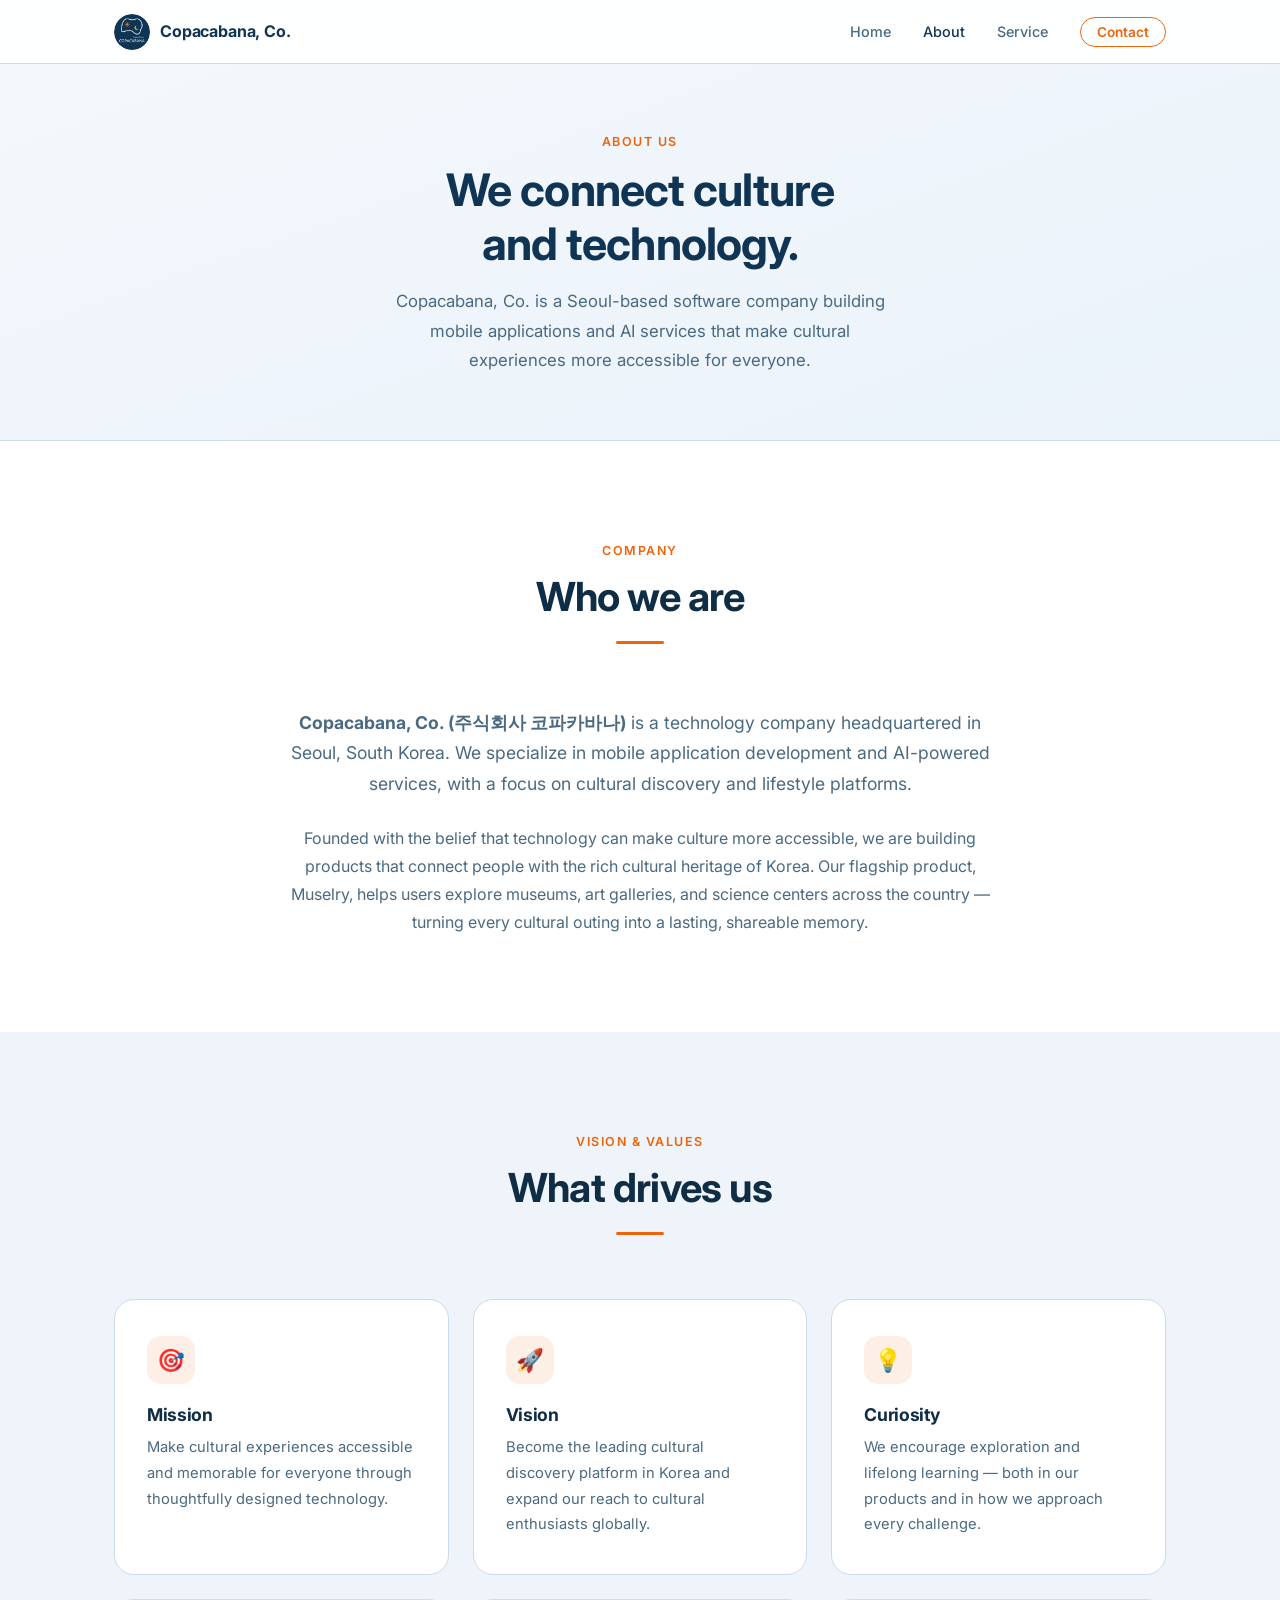
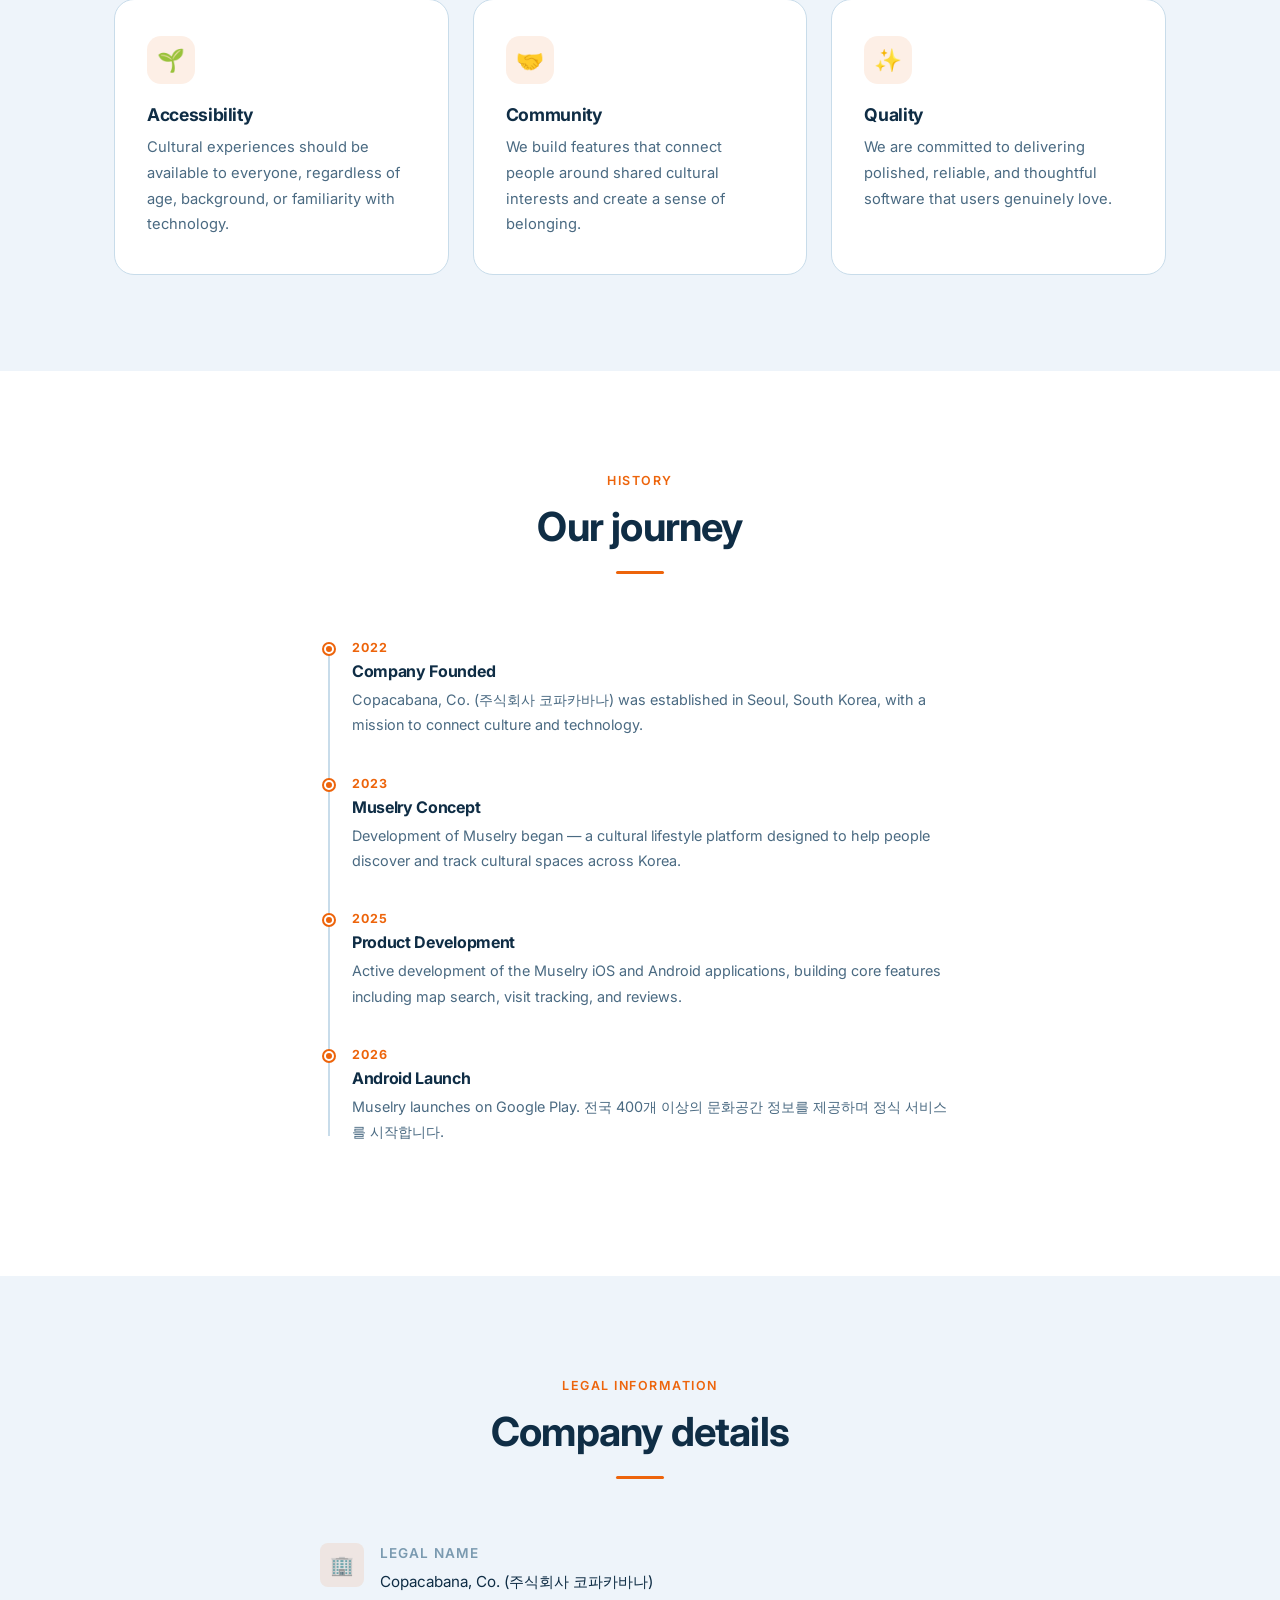
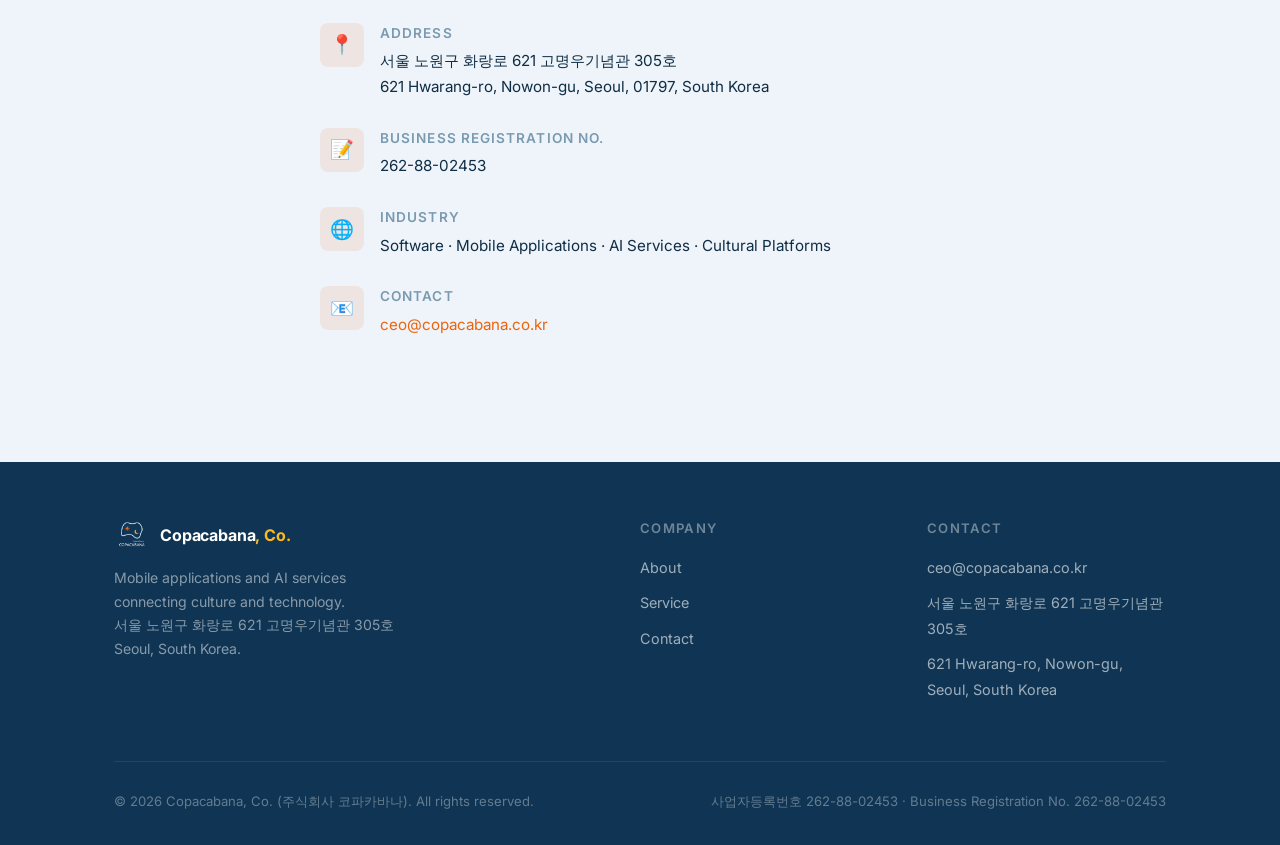
==== commit 604e780e: "fix: Correct founding year to 2022, remove CEO/biz-no from Contact page - index.html: Founded stat 2" ====
--- a/about.html
+++ b/about.html
@@ -126,12 +126,12 @@
       </div>
       <div class="timeline">
         <div class="timeline-item">
-          <div class="timeline-year">2024</div>
+          <div class="timeline-year">2022</div>
           <h4>Company Founded</h4>
           <p>Copacabana, Co. (주식회사 코파카바나) was established in Seoul, South Korea, with a mission to connect culture and technology.</p>
         </div>
         <div class="timeline-item">
-          <div class="timeline-year">2024</div>
+          <div class="timeline-year">2023</div>
           <h4>Muselry Concept</h4>
           <p>Development of Muselry began — a cultural lifestyle platform designed to help people discover and track cultural spaces across Korea.</p>
         </div>
--- a/assets/css/style.css
+++ b/assets/css/style.css
@@ -137,7 +137,7 @@
   color: var(--navy);
 }
 .nav-logo-text span {
-  color: var(--orange);
+  color: var(--navy);
 }
 
 .nav-links {
@@ -339,14 +339,13 @@
 .muselry-subtitle { font-size: 1rem; color: var(--orange); font-weight: 600; margin-bottom: 20px; }
 .muselry-desc { font-size: 1rem; margin-bottom: 32px; }
 .muselry-visual {
-  background: linear-gradient(135deg, var(--navy) 0%, var(--navy-mid) 100%);
+  background: transparent;
   border-radius: var(--radius-lg);
   aspect-ratio: 4/5;
   display: flex;
   align-items: center;
   justify-content: center;
   font-size: 5rem;
-  box-shadow: var(--shadow-md);
 }
 
 /* ---------- Stats ---------- */
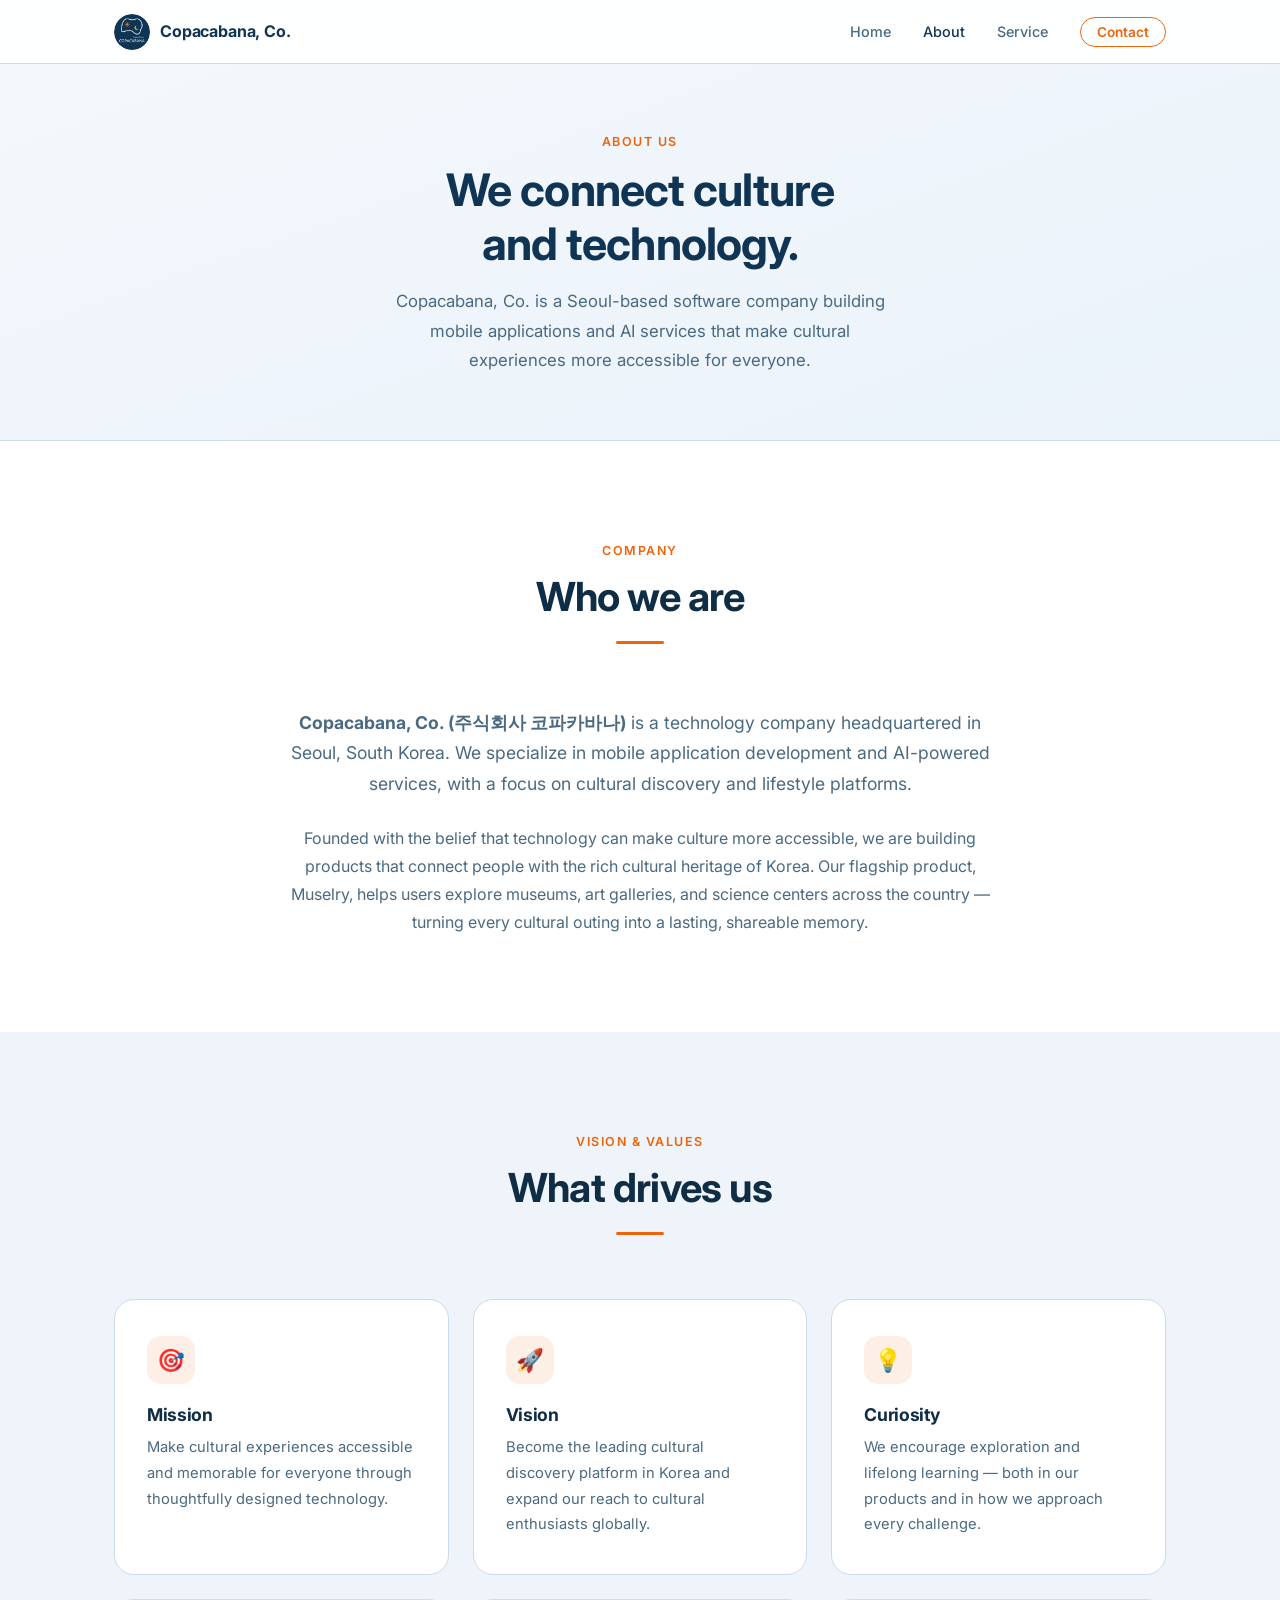
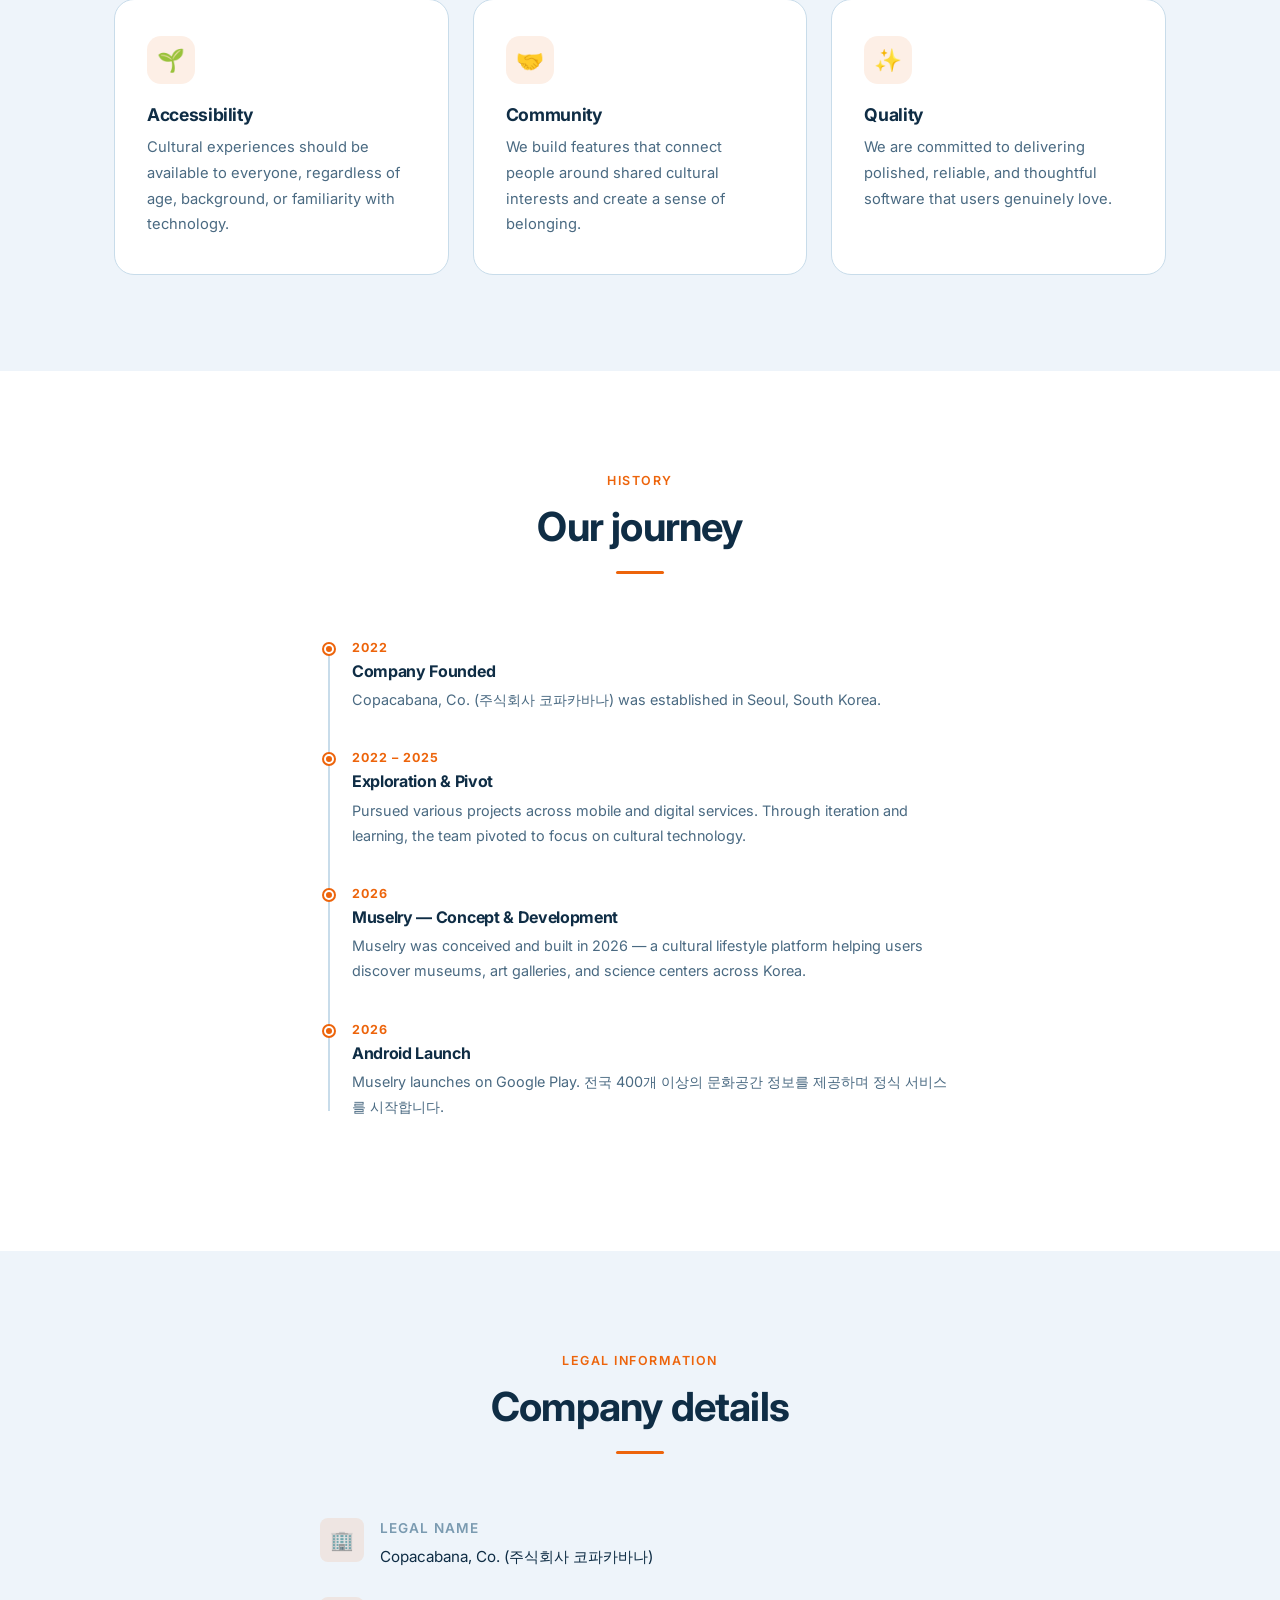
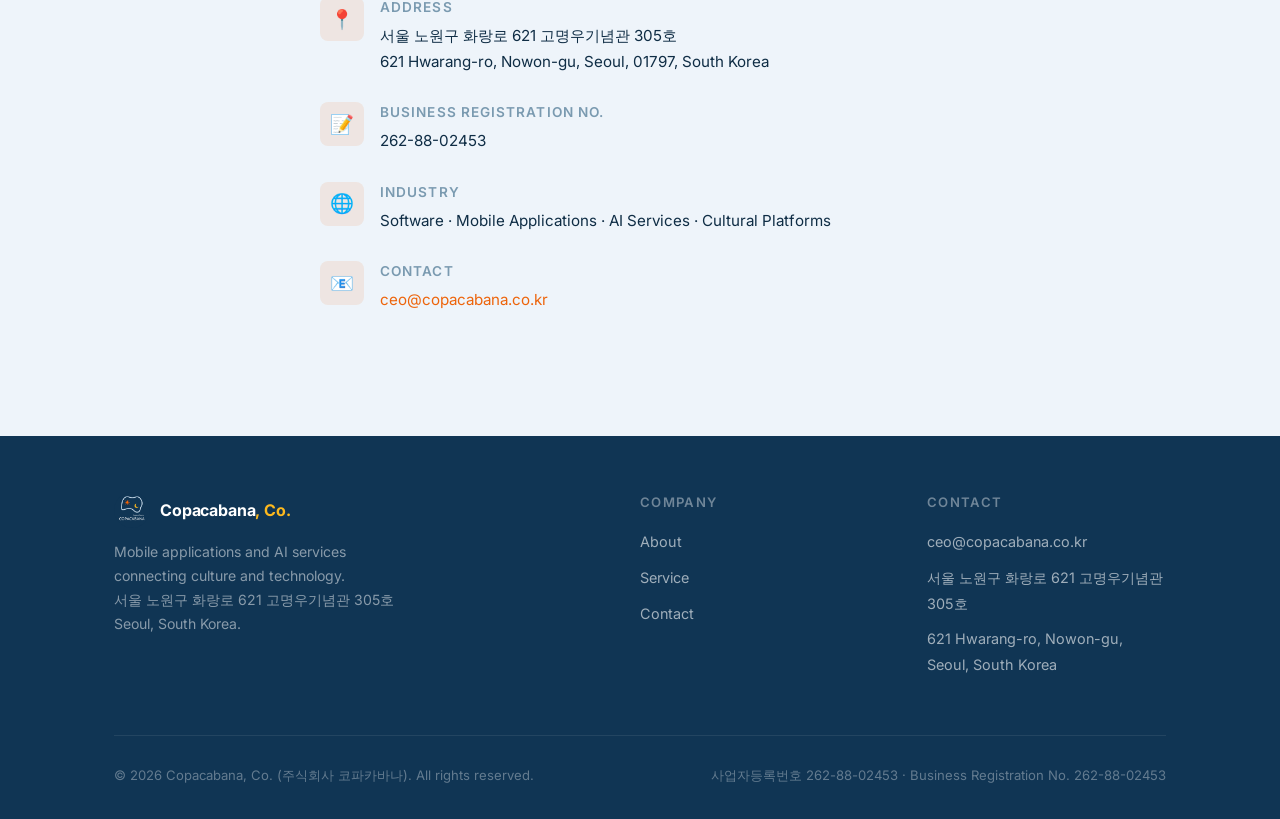
==== commit cfb68689: "fix: Correct timeline to reflect actual company history - 2022: Company Founded - 2022-2025: Explora" ====
--- a/about.html
+++ b/about.html
@@ -128,17 +128,17 @@
         <div class="timeline-item">
           <div class="timeline-year">2022</div>
           <h4>Company Founded</h4>
-          <p>Copacabana, Co. (주식회사 코파카바나) was established in Seoul, South Korea, with a mission to connect culture and technology.</p>
-        </div>
-        <div class="timeline-item">
-          <div class="timeline-year">2023</div>
-          <h4>Muselry Concept</h4>
-          <p>Development of Muselry began — a cultural lifestyle platform designed to help people discover and track cultural spaces across Korea.</p>
-        </div>
-        <div class="timeline-item">
-          <div class="timeline-year">2025</div>
-          <h4>Product Development</h4>
-          <p>Active development of the Muselry iOS and Android applications, building core features including map search, visit tracking, and reviews.</p>
+          <p>Copacabana, Co. (주식회사 코파카바나) was established in Seoul, South Korea.</p>
+        </div>
+        <div class="timeline-item">
+          <div class="timeline-year">2022 – 2025</div>
+          <h4>Exploration &amp; Pivot</h4>
+          <p>Pursued various projects across mobile and digital services. Through iteration and learning, the team pivoted to focus on cultural technology.</p>
+        </div>
+        <div class="timeline-item">
+          <div class="timeline-year">2026</div>
+          <h4>Muselry — Concept &amp; Development</h4>
+          <p>Muselry was conceived and built in 2026 — a cultural lifestyle platform helping users discover museums, art galleries, and science centers across Korea.</p>
         </div>
         <div class="timeline-item">
           <div class="timeline-year">2026</div>
